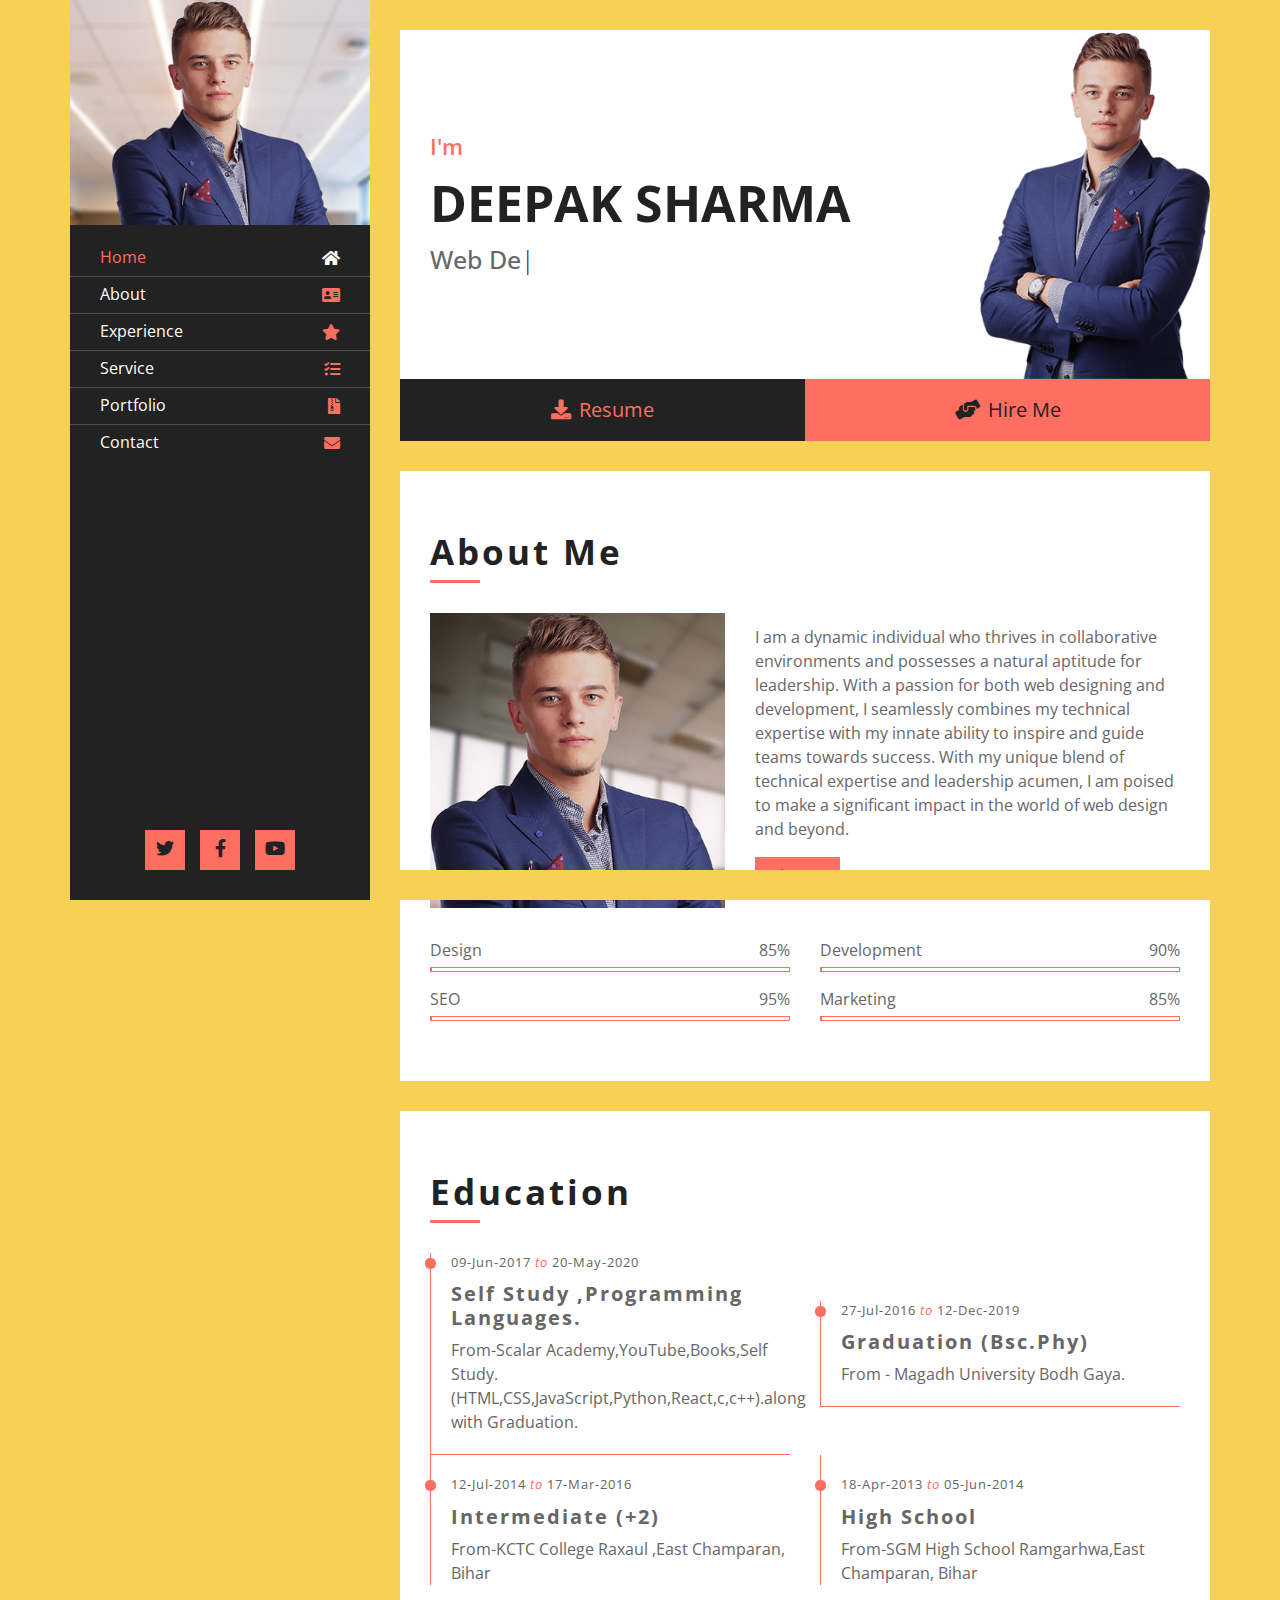
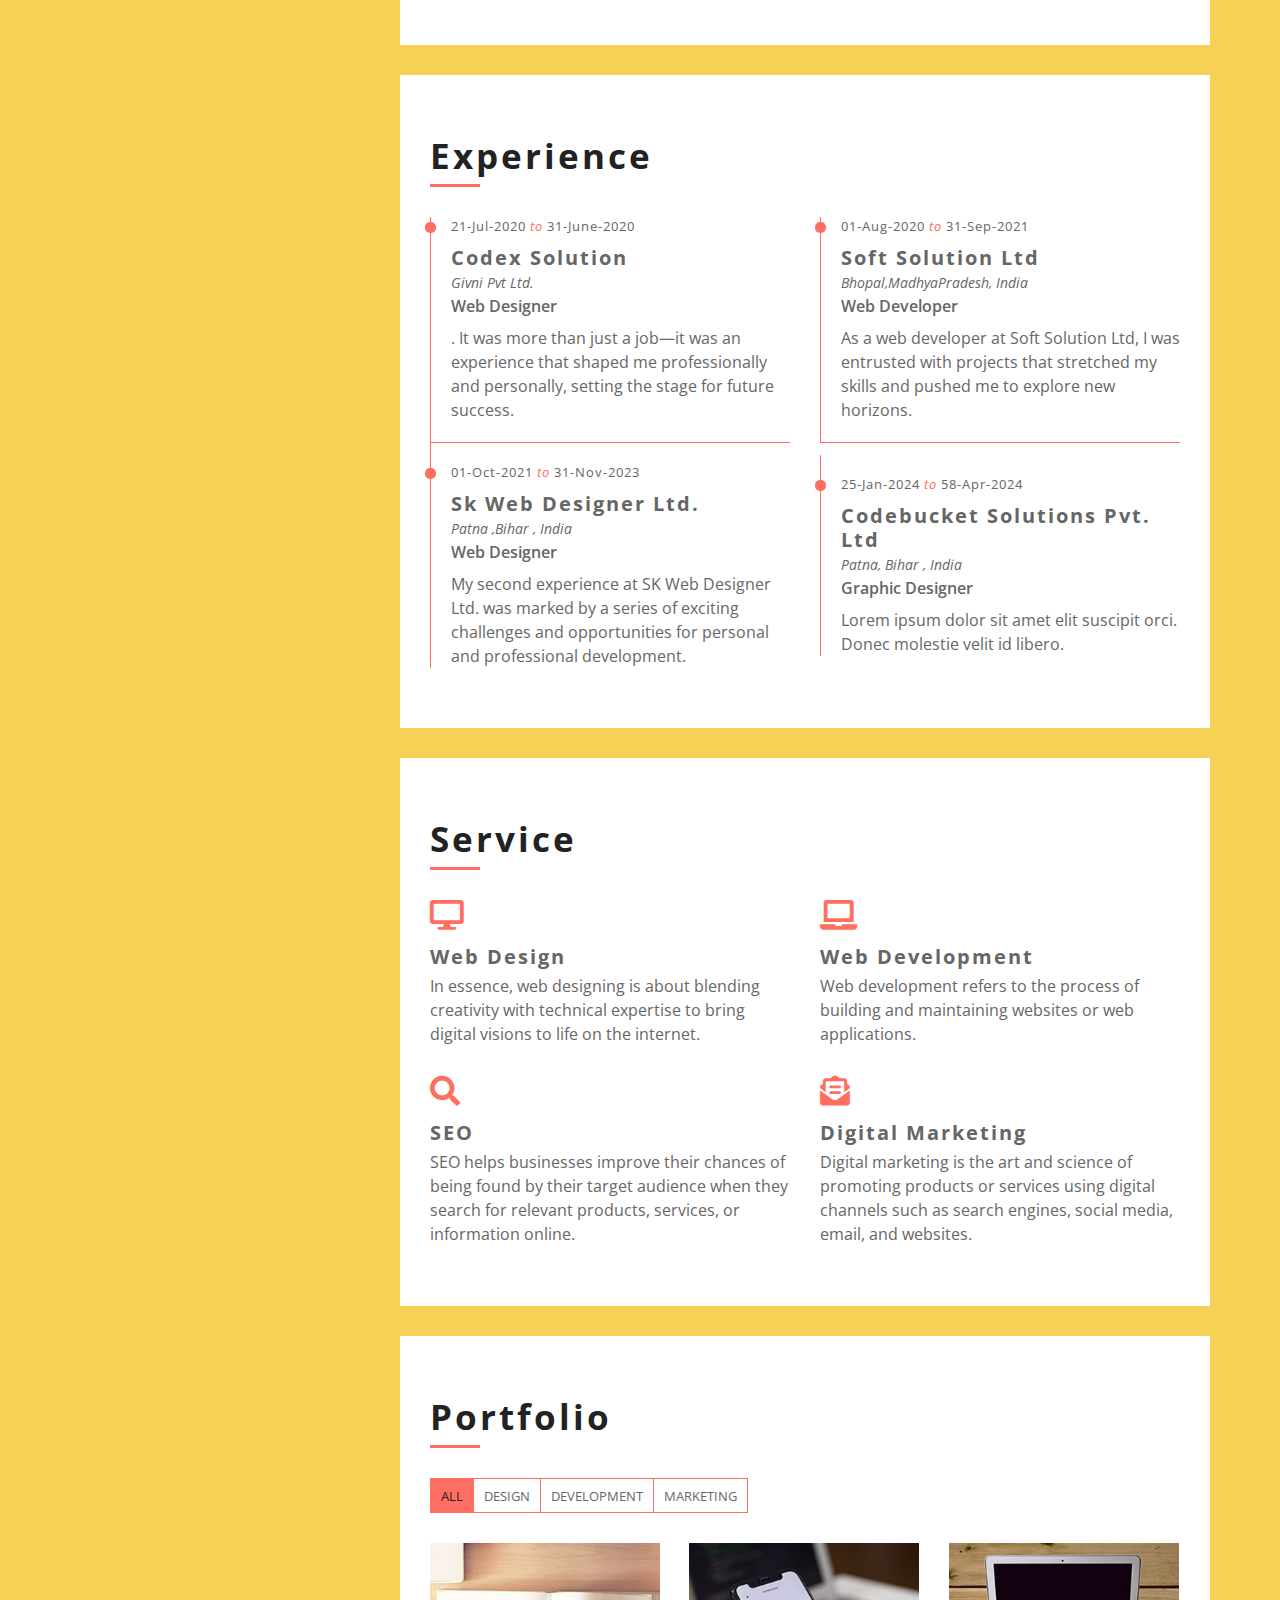
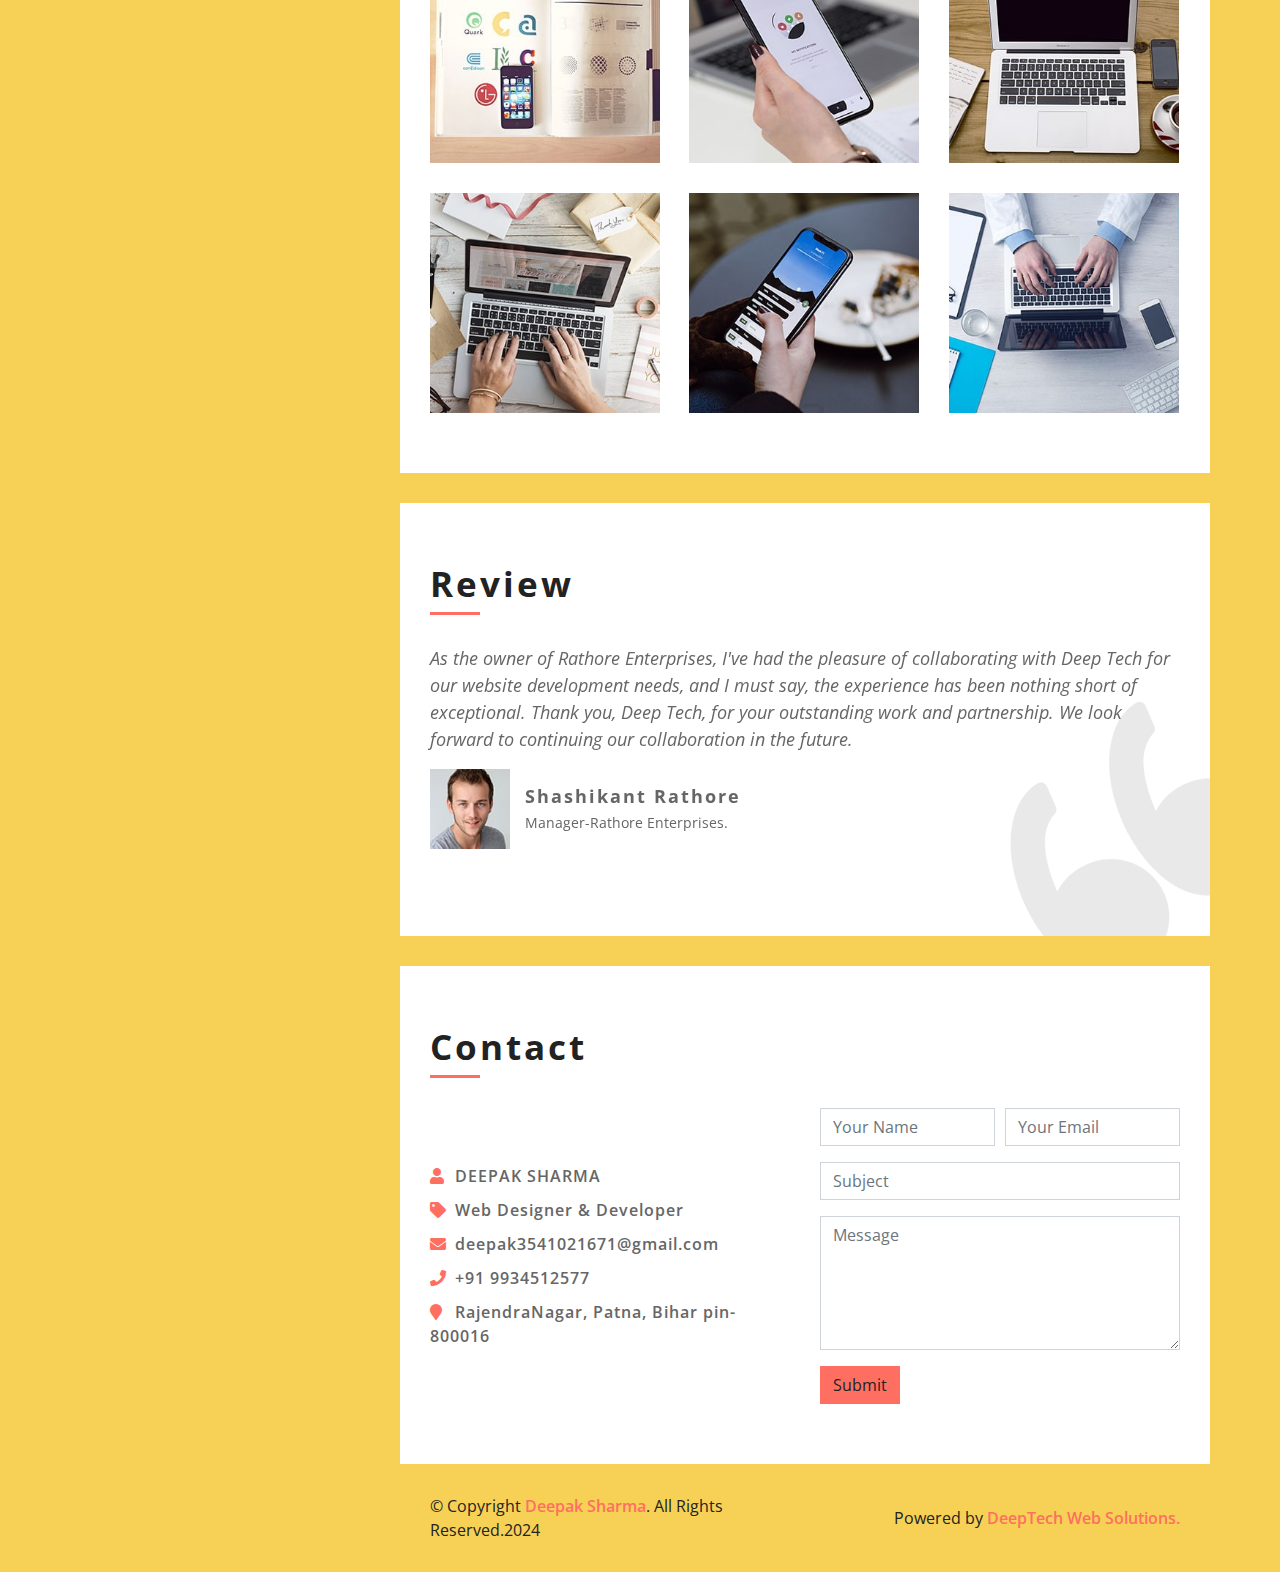
==== index.html @ 7bdebf5d "Update index.html" ====
<!DOCTYPE html>
<html lang="en">
    <head>
        <meta charset="utf-8">
        <title>Resume Portfolio Deepak Sharma.</title>
        <meta content="width=device-width, initial-scale=1.0" name="viewport">
        <meta content="Resume Website Template Free Download" name="keywords">
        <meta content="Resume Website Template Free Download" name="description">

        <!-- Favicon -->
        <link href="img/favicon.ico" rel="icon">

        <!-- Google Fonts -->
        <link href="https://fonts.googleapis.com/css2?family=Open+Sans:300;400;600;700;800&display=swap" rel="stylesheet">

        <!-- CSS Libraries -->
        <link href="https://stackpath.bootstrapcdn.com/bootstrap/4.4.1/css/bootstrap.min.css" rel="stylesheet">
        <link href="https://cdnjs.cloudflare.com/ajax/libs/font-awesome/5.10.0/css/all.min.css" rel="stylesheet">
        <link href="lib/slick/slick.css" rel="stylesheet">
        <link href="lib/slick/slick-theme.css" rel="stylesheet">
        <link href="lib/lightbox/css/lightbox.min.css" rel="stylesheet">

        <!-- Template Stylesheet -->
        <link href="css/style.css" rel="stylesheet">
    </head>

    <body data-spy="scroll" data-target=".navbar" data-offset="51">
        <div class="wrapper">
            <div class="sidebar">
                <div class="sidebar-header">
                    <img src="img/profile.jpg" alt="Image">
                </div>
                <div class="sidebar-content">
                    <nav class="navbar navbar-expand-md bg-dark navbar-dark">
                        <a href="#" class="navbar-brand">Navigation</a>
                        <button type="button" class="navbar-toggler" data-toggle="collapse" data-target="#navbarCollapse">
                            <span class="navbar-toggler-icon"></span>
                        </button>
                        <div class="collapse navbar-collapse" id="navbarCollapse">
                            <ul class="nav navbar-nav">
                                <li class="nav-item">
                                    <a class="nav-link" href="#header">Home<i class="fa fa-home"></i></a>
                                </li>
                                <li class="nav-item">
                                    <a class="nav-link" href="#about">About<i class="fa fa-address-card"></i></a>
                                </li>
                                <li class="nav-item">
                                    <a class="nav-link" href="#experience">Experience<i class="fa fa-star"></i></a>
                                </li>
                                <li class="nav-item">
                                    <a class="nav-link" href="#service">Service<i class="fa fa-tasks"></i></a>
                                </li>
                                <li class="nav-item">
                                    <a class="nav-link" href="#portfolio">Portfolio<i class="fa fa-file-archive"></i></a>
                                </li>
                                <li class="nav-item">
                                    <a class="nav-link" href="#contact">Contact<i class="fa fa-envelope"></i></a>
                                </li>
                            </ul>
                        </div>
                    </nav>
                </div>
                <div class="sidebar-footer">
                    <a href="https://twitter.com/Deepaks97485770"><i class="fab fa-twitter"></i></a>
                    <a href="https://www.facebook.com/"><i class="fab fa-facebook-f"></i></a>
                    <a href="https://www.youtube.com/@deeptech8570"><i class="fab fa-youtube"></i></a>
                </div>
            </div>
            <div class="content">
                <!-- Header Start -->
                <div class="header" id="header">
                    <div class="content-inner">
                        <p>I'm</p>
                        <h1>DEEPAK SHARMA</h1>
                        <h2></h2>
                        <div class="typed-text">Web Designer, Web Developer, Front End Developer, Apps Developer, Graphic Designer</div>
                    </div>
                </div>
                <!-- Header End -->
                
                <!-- Large Button Start -->
                <div class="large-btn">
                    <div class="content-inner">
                        <a class="btn" href="https://deepak12577sh.github.io/Portfolio-Resume/#"><i class="fa fa-download"></i>Resume</a>
                        <a class="btn" href="https://twitter.com/Deepaks97485770"><i class="fa fa-hands-helping"></i>Hire Me</a>
                    </div>
                </div>
                <!-- Large Button End -->
                
                <!-- About Start -->
                <div class="about" id="about">
                    <div class="content-inner">
                        <div class="content-header">
                            <h2>About Me</h2>
                        </div>
                        <div class="row align-items-center">
                            <div class="col-md-6 col-lg-5">
                                <img src="img/about.jpg" alt="Image">
                            </div>
                            <div class="col-md-6 col-lg-7">
                                <p>
                                    I am a dynamic individual who thrives in collaborative environments and possesses a natural aptitude for leadership. With a passion for both web designing and development, I seamlessly combines my technical expertise with my innate ability to inspire and guide teams towards success.
                                    With my unique blend of technical expertise and leadership acumen, I am poised to make a significant impact in the world of web design and beyond.
                                </p>
                                <a class="btn" href="#">Hire Me</a>
                            </div>
                        </div>
                        <div class="row">
                            <div class="col-md-6">
                                <div class="skills">
                                    <div class="skill-name">
                                        <p>Design</p><p>85%</p>
                                    </div>
                                    <div class="progress">
                                        <div class="progress-bar" role="progressbar" aria-valuenow="85" aria-valuemin="0" aria-valuemax="100"></div>
                                    </div>
                                    <div class="skill-name">
                                        <p>SEO</p><p>95%</p>
                                    </div>
                                    <div class="progress">
                                        <div class="progress-bar" role="progressbar" aria-valuenow="95" aria-valuemin="0" aria-valuemax="100"></div>
                                    </div>
                                </div>
                            </div>
                            <div class="col-md-6">
                                <div class="skills">
                                    <div class="skill-name">
                                        <p>Development</p><p>90%</p>
                                    </div>
                                    <div class="progress">
                                        <div class="progress-bar" role="progressbar" aria-valuenow="90" aria-valuemin="0" aria-valuemax="100"></div>
                                    </div>
                                    <div class="skill-name">
                                        <p>Marketing</p><p>85%</p>
                                    </div>
                                    <div class="progress">
                                        <div class="progress-bar" role="progressbar" aria-valuenow="85" aria-valuemin="0" aria-valuemax="100"></div>
                                    </div>
                                </div>
                            </div>
                        </div>
                    </div>
                </div>
                <!-- About End -->
                
                <!-- Education Start -->
                <div class="education" id="education">
                    <div class="content-inner">
                        <div class="content-header">
                            <h2>Education</h2>
                        </div>
                        <div class="row align-items-center">
                            <div class="col-md-6">
                                <div class="edu-col">
                                    <span>09-Jun-2017 <i>to</i> 20-May-2020</span>
                                    <h3>Self Study ,Programming Languages.</h3>
                                    <p>From-Scalar Academy,YouTube,Books,Self Study.(HTML,CSS,JavaScript,Python,React,c,c++).along with Graduation.</p>
                                </div>
                            </div>
                            <div class="col-md-6">
                                <div class="edu-col">
                                    <span>27-Jul-2016 <i>to</i> 12-Dec-2019</span>
                                    <h3>Graduation (Bsc.Phy)</h3>
                                    <p>From - Magadh University Bodh Gaya.</p>
                                </div>
                            </div>
                            <div class="col-md-6">
                                <div class="edu-col">
                                    <span>12-Jul-2014 <i>to</i> 17-Mar-2016</span>
                                    <h3>Intermediate (+2)</h3>
                                    <p>From-KCTC College Raxaul ,East Champaran, Bihar</p>
                                </div>
                            </div>
                            <div class="col-md-6">
                                <div class="edu-col">
                                    <span>18-Apr-2013 <i>to</i> 05-Jun-2014</span>
                                    <h3>High School</h3>
                                    <p>From-SGM High School Ramgarhwa,East Champaran, Bihar</p>
                                </div>
                            </div>
                        </div>
                    </div>
                </div>
                <!-- Education Start -->
                
                <!-- Experience Start -->
                <div class="experience" id="experience">
                    <div class="content-inner">
                        <div class="content-header">
                            <h2>Experience</h2>
                        </div>
                        <div class="row align-items-center">
                            <div class="col-md-6">
                                <div class="exp-col">
                                    <span>21-Jul-2020 <i>to</i> 31-June-2020</span>
                                    <h3>Codex Solution</h3>
                                    <h4>Givni Pvt Ltd.</h4>
                                    <h5>Web Designer</h5>
                                    <p>. It was more than just a job—it was an experience that shaped me professionally and personally, setting the stage for future success.</p>
                                </div>
                            </div>
                            <div class="col-md-6">
                                <div class="exp-col">
                                    <span>01-Aug-2020 <i>to</i> 31-Sep-2021</span>
                                    <h3>Soft Solution Ltd</h3>
                                    <h4>Bhopal,MadhyaPradesh, India </h4>
                                    <h5>Web Developer</h5>
                                    <p>As a web developer at Soft Solution Ltd, I was entrusted with projects that stretched my skills and pushed me to explore new horizons.</p>
                                </div>
                            </div>
                            <div class="col-md-6">
                                <div class="exp-col">
                                    <span>01-Oct-2021 <i>to</i> 31-Nov-2023</span>
                                    <h3>Sk Web Designer Ltd.</h3>
                                    <h4>Patna ,Bihar , India</h4>
                                    <h5>Web Designer</h5>
                                    <p>My second experience at SK Web Designer Ltd. was marked by a series of exciting challenges and opportunities for personal and professional development.</p>
                                </div>
                            </div>
                            <div class="col-md-6">
                                <div class="exp-col">
                                    <span>25-Jan-2024 <i>to</i> 58-Apr-2024</span>
                                    <h3> Codebucket Solutions Pvt. Ltd</h3>
                                    <h4>Patna, Bihar , India</h4>
                                    <h5>Graphic Designer</h5>
                                    <p>Lorem ipsum dolor sit amet elit suscipit orci. Donec molestie velit id libero.</p>
                                </div>
                            </div>
                        </div>
                    </div>
                </div>
                <!-- Experience Start -->
                
                <!-- Service Start -->
                <div class="service" id="service">
                    <div class="content-inner">
                        <div class="content-header">
                            <h2>Service</h2>
                        </div>
                        <div class="row align-items-center">
                            <div class="col-md-6">
                                <div class="srv-col">
                                    <i class="fa fa-desktop"></i>
                                    <h3>Web Design</h3>
                                    <p> In essence, web designing is about blending creativity with technical expertise to bring digital visions to life on the internet.


                                    </p>
                                </div>
                            </div>
                            <div class="col-md-6">
                                <div class="srv-col">
                                    <i class="fa fa-laptop"></i>
                                    <h3>Web Development</h3>
                                    <p>Web development refers to the process of building and maintaining websites or web applications.</p>
                                </div>
                            </div>
                            <div class="col-md-6">
                                <div class="srv-col">
                                    <i class="fa fa-search"></i>
                                    <h3>SEO</h3>
                                    <p> SEO helps businesses improve their chances of being found by their target audience when they search for relevant products, services, or information online.</p>
                                </div>
                            </div>
                            <div class="col-md-6">
                                <div class="srv-col">
                                    <i class="fa fa-envelope-open-text"></i>
                                    <h3>Digital Marketing</h3>
                                    <p>Digital marketing is the art and science of promoting products or services using digital channels such as search engines, social media, email, and websites. </p>
                                </div>
                            </div>
                        </div>
                    </div>
                </div>
                <!-- Service Start -->
                
                <!-- Portfolio Start -->
                <div class="portfolio" id="portfolio">
                    <div class="content-inner">
                        <div class="content-header">
                            <h2>Portfolio</h2>
                        </div>
                        <div class="row">
                            <div class="col-lg-12">
                                <ul id="portfolio-flters">
                                    <li data-filter="*" class="filter-active">All</li>
                                    <li data-filter=".web-des">Design</li>
                                    <li data-filter=".web-dev">Development</li>
                                    <li data-filter=".dig-mar">Marketing</li>
                                </ul>
                            </div>
                        </div>
                        <div class="row portfolio-container">
                            <div class="col-lg-4 col-md-6 portfolio-item web-des">
                                <div class="portfolio-wrap">
                                    <figure>
                                        <img src="img/portfolio-1.jpg" class="img-fluid" alt="">
                                        <a href="img/portfolio-1.jpg" data-lightbox="portfolio" data-title="Project Name" class="link-preview" title="Preview"><i class="fa fa-eye"></i></a>
                                        <a href="#" class="link-details" title="More Details"><i class="fa fa-link"></i></a>
                                        <a class="portfolio-title" href="#">PrismPages<span>Web Design</span></a>
                                    </figure>
                                </div>
                            </div>

                            <div class="col-lg-4 col-md-6 portfolio-item web-des">
                                <div class="portfolio-wrap">
                                    <figure>
                                        <img src="img/portfolio-2.jpg" class="img-fluid" alt="">
                                        <a href="img/portfolio-2.jpg" class="link-preview" data-lightbox="portfolio" data-title="Project Name" title="Preview"><i class="fa fa-eye"></i></a>
                                        <a href="#" class="link-details" title="More Details"><i class="fa fa-link"></i></a>
                                        <a class="portfolio-title" href="#">WebSamarpan<span>Web Design</span></a>
                                    </figure>
                                </div>
                            </div>

                            <div class="col-lg-4 col-md-6 portfolio-item web-dev">
                                <div class="portfolio-wrap">
                                    <figure>
                                        <img src="img/portfolio-3.jpg" class="img-fluid" alt="">
                                        <a href="img/portfolio-3.jpg" class="link-preview" data-lightbox="portfolio" data-title="Project Name" title="Preview"><i class="fa fa-eye"></i></a>
                                        <a href="#" class="link-details" title="More Details"><i class="fa fa-link"></i></a>
                                        <a class="portfolio-title" href="#">WebSamarpan <span>Web Development</span></a>
                                    </figure>
                                </div>
                            </div>

                            <div class="col-lg-4 col-md-6 portfolio-item web-dev">
                                <div class="portfolio-wrap">
                                    <figure>
                                        <img src="img/portfolio-4.jpg" class="img-fluid" alt="">
                                        <a href="img/portfolio-4.jpg" class="link-preview" data-lightbox="portfolio" data-title="Project Name" title="Preview"><i class="fa fa-eye"></i></a>
                                        <a href="#" class="link-details" title="More Details"><i class="fa fa-link"></i></a>
                                        <a class="portfolio-title" href="#">WebYatra <span>Web Development</span></a>
                                    </figure>
                                </div>
                            </div>

                            <div class="col-lg-4 col-md-6 portfolio-item dig-mar">
                                <div class="portfolio-wrap">
                                    <figure>
                                        <img src="img/portfolio-5.jpg" class="img-fluid" alt="">
                                        <a href="img/portfolio-5.jpg" class="link-preview" data-lightbox="portfolio" data-title="Project Name" title="Preview"><i class="fa fa-eye"></i></a>
                                        <a href="#" class="link-details" title="More Details"><i class="fa fa-link"></i></a>
                                        <a class="portfolio-title" href="#">NamasteNet<span>Digital Marketing</span></a>
                                    </figure>
                                </div>
                            </div>

                            <div class="col-lg-4 col-md-6 portfolio-item dig-mar">
                                <div class="portfolio-wrap">
                                    <figure>
                                        <img src="img/portfolio-6.jpg" class="img-fluid" alt="">
                                        <a href="img/portfolio-6.jpg" class="link-preview" data-lightbox="portfolio" data-title="Project Name" title="Preview"><i class="fa fa-eye"></i></a>
                                        <a href="#" class="link-details" title="More Details"><i class="fa fa-link"></i></a>
                                        <a class="portfolio-title" href="#">GangaGlide <span>Digital Marketing</span></a>
                                    </figure>
                                </div>
                            </div>
                        </div>
                    </div>
                </div>
                <!-- Portfolio Start -->
                
                <!-- Review Start -->
                <div class="review" id="review">
                    <div class="content-inner">
                        <div class="content-header">
                            <h2>Review</h2>
                        </div>
                        <div class="row align-items-center review-slider">
                            <div class="col-md-12">
                                <div class="review-slider-item">
                                    <div class="review-text">
                                        <p>
                                            As the owner of Rathore Enterprises, I've had the pleasure of collaborating with Deep Tech for our website development needs, and I must say, the experience has been nothing short of exceptional.
                                            Thank you, Deep Tech, for your outstanding work and partnership. We look forward to continuing our collaboration in the future.
                                        </p>
                                    </div>
                                    <div class="review-img">
                                        <img src="img/review-1.jpg" alt="Image">
                                        <div class="review-name">
                                            <h3>Shashikant Rathore</h3>
                                            <p>Manager-Rathore Enterprises.</p>
                                        </div>
                                    </div>
                                </div>
                            </div>
                            <div class="col-md-12">
                                <div class="review-slider-item">
                                    <div class="review-text">
                                        <p>
                                            Thank you, Deep Tech, for your outstanding work and dedication to MGM Boarding School. We look forward to continuing our partnership for years to come.
                                            In addition to their technical prowess, Deep Tech also demonstrated a deep understanding of our industry and audience. 
                                        </p>
                                    </div>
                                    <div class="review-img">
                                        <img src="img/review-2.jpg" alt="Image">
                                        <div class="review-name">
                                            <h3>Manorama Jaiswal</h3>
                                            <p>Principle-MGM Boarding School.</p>
                                        </div>
                                    </div>
                                </div>
                            </div>
                            <div class="col-md-12">
                                <div class="review-slider-item">
                                    <div class="review-text">
                                        <p>
                                            As a contractor at RD Surface Coating Pvt. Ltd., I am thrilled to share my experience collaborating with Deep Tech for our website development needs. Deep Tech has not only met but exceeded our expectations, delivering a website that not only showcases our services but also elevates our online presence to new heights.
                                            Thank you, Deep Tech, for your outstanding work and partnership. We look forward to continuing our collaboration for future projects.
                                        </p>
                                    </div>
                                    <div class="review-img">
                                        <img src="img/review-3.jpg" alt="Image">
                                        <div class="review-name">
                                            <h3>Dipak Kumar</h3>
                                            <p>Contractor - RD Surface Coating Pvt. Ltd.</p>
                                        </div>
                                    </div>
                                </div>
                            </div>
                        </div>
                    </div>
                </div>
                <!-- Review End -->
                
                <!-- Contact Start -->
                <div class="contact" id="contact">
                    <div class="content-inner">
                        <div class="content-header">
                            <h2>Contact</h2>
                        </div>
                        <div class="row align-items-center">
                            <div class="col-md-6">
                                <div class="contact-info">
                                    <p><i class="fa fa-user"></i>DEEPAK SHARMA</p>
                                    <p><i class="fa fa-tag"></i>Web Designer & Developer</p>
                                    <p><i class="fa fa-envelope"></i><a href="mailto:deepak3541021671@gmail.com.com">deepak3541021671@gmail.com</a></p>
                                    <p><i class="fa fa-phone"></i><a href="tel:+91 9934512577">+91 9934512577</a></p>
                                    <p><i class="fa fa-map-marker"></i>RajendraNagar, Patna, Bihar pin-800016</p>
                    <!-- Footer Start 
                                    <div class="social">
                                        <a href="https://freewebsitecode.com/"><i class="fab fa-twitter"></i></a>
                                        <a href="https://facebook.com/freewebsitecode"><i class="fab fa-facebook-f"></i></a>
                                        <a href="https://freewebsitecode.com/"><i class="fab fa-linkedin-in"></i></a>
                                        <a href="https://freewebsitecode.com/"><i class="fab fa-instagram"></i></a>
                                        <a href="https://www.youtube.com/channel/UC9HlQRmKgG3jeVD_fBxj1Pw/videos"><i class="fab fa-youtube"></i></a>
                                    </div>
                                    -->
                         <!-- Footer Start -->         
                                </div>
                            </div>
                            <div class="col-md-6">
                                <div class="form">
                                    <form>
                                        <div class="form-row">
                                            <div class="form-group col-md-6">
                                                <input type="text" class="form-control" placeholder="Your Name" />
                                            </div>
                                            <div class="form-group col-md-6">
                                                <input type="email" class="form-control" placeholder="Your Email" />
                                            </div>
                                        </div>
                                        <div class="form-group">
                                            <input type="text" class="form-control" placeholder="Subject" />
                                        </div>
                                        <div class="form-group">
                                            <textarea class="form-control" rows="5" placeholder="Message"></textarea>
                                        </div>
                                        <div><button class="btn" type="submit">Submit</button></div>
                                    </form>
                                </div>
                            </div>
                        </div>
                    </div>
                </div>
                <!-- Contact End -->
                
                <!-- Footer Start -->
                <div class="footer">
                    <div class="content-inner">
                        <div class="row align-items-center">
                            <div class="col-md-6">
                                <p>&copy; Copyright <a href="https://deepak12577sh.github.io/Portfolio-Resume/#">Deepak Sharma</a>. All Rights Reserved.2024</p>
                            </div>
                            <div class="col-md-6">
                                <p>Powered by <a href="https://deepak12577sh.github.io/Portfolio-Resume/#">DeepTech Web Solutions.</a></p>
                            </div>
                        </div>
                    </div>
                </div>
                <!-- Footer Start -->
            </div>
        </div>
        
        <!-- Back to Top -->
        <a href="#" class="back-to-top"><i class="fa fa-angle-double-up"></i></a>
        
        <!-- JavaScript Libraries -->
        <script src="https://code.jquery.com/jquery-3.4.1.min.js"></script>
        <script src="https://stackpath.bootstrapcdn.com/bootstrap/4.4.1/js/bootstrap.bundle.min.js"></script>
        <script src="lib/easing/easing.min.js"></script>
        <script src="lib/slick/slick.min.js"></script>
        <script src="lib/typed/typed.min.js"></script>
        <script src="lib/waypoints/waypoints.min.js"></script>
        <script src="lib/isotope/isotope.pkgd.min.js"></script>
        <script src="lib/lightbox/js/lightbox.min.js"></script>
        
        <!-- Template Javascript -->
        <script src="js/main.js"></script>
    </body>
</html>
---- css/style.css ----
/**********************************/
/********** General CSS ***********/
/**********************************/
body {
    color: #666666;
    background: #F6D155;
    font-family: 'Open Sans', sans-serif;
}

a {
    color: #222222;
    transition: all .3s;
}

a:hover,
a:active,
a:focus {
    color: #FF6F61;
    outline: none;
    text-decoration: none;
}

.btn:focus {
    box-shadow: none;
}


/**********************************/
/****** Layout with Sidebar *******/
/**********************************/
.wrapper {
    position: relative;
    margin: 0 auto;
    width: 100%;
    max-width: 1140px;
}

.wrapper .sidebar {
    position: relative;
    width: 100%;
    float: left;
    background: #222222;
}

.wrapper .content {
    position: relative;
    width: 100%;
    padding: 15px;
    float: left;
    background: #F6D155;
}

.wrapper .sidebar-header,
.wrapper .sidebar-footer {
    display: none;
}

.navbar {
    padding: 15px;
    background: #222222 !important;
}

.navbar-expand-md .navbar-nav .nav-item {
    width: 100%;
    border-top: 1px solid rgba(255, 255, 255, .2);
}

.navbar-expand-md .navbar-nav .nav-item:first-child{
    border-top: none;
}

.navbar-expand-md .navbar-nav .nav-link {
    color: #ffffff;
    padding: 5px 15px 7px 15px;
    transition: all .3s;
}

.navbar-expand-md .navbar-nav .nav-link i {
    color: #FF6F61;
    float: right;
    padding-top: 5px;
    transition: all .3s;
}

.navbar-expand-md .navbar-nav .nav-link:hover,
.navbar-expand-md .navbar-nav .nav-link.active {
    color: #FF6F61;
}

.navbar-expand-md .navbar-nav .nav-link:hover i,
.navbar-expand-md .navbar-nav .nav-link.active i{
    color: #ffffff;
}


.wrapper .sidebar,
.wrapper .content {
    -webkit-transition: margin 200ms ease-out;
    -moz-transition: margin 200ms ease-out;
    -o-transition: margin 200ms ease-out;
    transition: margin 200ms ease-out;
}

@media (min-width: 768px) {
    .wrapper .content {
        padding: 30px 0px 30px 30px;
    }
    
    .wrapper .content::before,
    .wrapper .content::after {
        position: fixed;
        content: "";
        width: 100%;
        height: 30px;
        background: #F6D155;
        z-index: 1;
    }
    
    .wrapper .content::before {
        top: 0;
    }
    
    .wrapper .content::after {
        bottom: 0;
    }
    
    .wrapper .sidebar {
        position: fixed;
        width: 300px;
        height: 100%;
        margin-left: -250px;
        float: left;
        overflow: auto;
        scrollbar-width: thin;
        scrollbar-color: gray;
        z-index: 2;
    }

    .wrapper .sidebar:hover {
        margin-left: 0px;
    }
    
    .wrapper .content {
        position: relative;
        width: calc(100% - 50px);
        margin-left: 50px;
        float: right;
    }
    
    .wrapper .sidebar:hover  .sidebar-header {
        position: relative;
        display: block;
        width: 100%;
    }

    .wrapper .sidebar .sidebar-header img {
        width: 100%;
        height: auto;
    }
    
    .navbar-brand {
        display: none;
    }
    
    .navbar {
        padding: 15px 0;
        flex-direction: column;
    }
    
    .wrapper .sidebar:hover .navbar-expand-md .navbar-nav .nav-link {
        padding: 5px 30px 7px 30px;
    }
    
    .wrapper .sidebar::-webkit-scrollbar {
        width: 7px;
    }

    .wrapper .sidebar::-webkit-scrollbar-track {
        -webkit-box-shadow: inset 0 0 6px rgba(0,0,0,0.1);
    }

    .wrapper .sidebar::-webkit-scrollbar-thumb {
        background-color: darkgrey;
        outline: 1px solid slategrey;
        border-radius: 7px
    }
    
    .navbar-brand {
        display: none;
    }
    
    .sidebar .sidebar-footer {
        width: 300px;
        position: fixed;
        bottom: 0;
        padding: 15px;
        font-size: 0;
        text-align: center;
        background: #222222;
    }
    
    .sidebar .sidebar-footer a {
        display: inline-block;
        width: 40px;
        height: 40px;
        padding: 5px 0;
        margin: 0 15px 15px 0;
        text-align: center;
        font-size: 18px;
        color: #222222;
        background: #FF6F61;
    }
    
    .sidebar .sidebar-footer a:last-child {
        margin-right: 0;
    }
    
    .sidebar .sidebar-footer a:hover {
        color: #FF6F61;
        background: #ffffff;
    }
    
    .sidebar:hover .sidebar-footer {
        display: block;
    }
}

@media (min-width: 992px) {
    .wrapper .sidebar {
        margin: 0;
    }

    .wrapper .content {
        width: calc(100% - 300px);
        margin-left: 300px;
    }

    .sidebar .sidebar-header {
        position: relative;
        display: block;
        width: 100%;
    }
    
    .navbar-expand-md .navbar-nav .nav-link {
        padding: 5px 30px 7px 30px;
    }
    
    .sidebar .sidebar-footer {
        display: block;
    }
}

@media (max-width: 1140px) {
    .wrapper .content {
        padding: 30px;
    }
}

@media (max-width: 576px) {
    .wrapper .content {
        padding: 15px;
    }
}


/**********************************/
/******** Back to Top CSS *********/
/**********************************/
.back-to-top {
    position: fixed;
    display: none;
    width: 30px;
    height: 30px;
    text-align: center;
    line-height: 1;
    font-size: 30px;
    right: 30px;
    bottom: 30px;
    transition: background 0.5s;
    z-index: 11;
}

.back-to-top i {
    color: #222222;
}

.back-to-top i:hover {
    color: #FF6F61;
}

.back-to-top {
    -webkit-animation: action 1s infinite  alternate;
    animation: action 1s infinite  alternate;
}

@-webkit-keyframes action {
    0% { transform: translateY(0); }
    100% { transform: translateY(-15px); }
}

@keyframes action {
    0% { transform: translateY(0); }
    100% { transform: translateY(-15px); }
}


/**********************************/
/*********** Header CSS ***********/
/**********************************/
.header {
    position: relative;
    background: #ffffff;
}

.header .content-inner {
    padding: 100px 30px;
    background: url(../img/profile.png) right bottom no-repeat;
    background-size: contain;
}

.header p {
    color: #FF6F61;
    font-size: 22px;
    font-weight: 600;
    margin-bottom: 10px;
}

.header h1 {
    color: #222222;
    font-size: 50px;
    font-weight: 700;
}

.header h2 {
    display: inline-block;
    margin: 0;
    height: 25px;
    font-size: 25px;
}

.header .typed-text {
    display: none;
}

.header .typed-cursor {
    font-size: 25px;
    font-weight: 300;
    color: #222222;
}

.large-btn .content-inner {
    font-size: 0;
    border-bottom: 30px solid #F6D155;
}

.large-btn .btn {
    position: relative;
    width: 50%;
    padding: 15px 0;
    color: #FF6F61;
    font-size: 20px;
    background: #222222;
    border-radius: 0;
}

.large-btn .btn:last-child {
    color: #222222;
    background: #FF6F61;
}

.large-btn .btn i {
    margin-right: 8px;
}

.large-btn .btn::after {
    position: absolute;
    content: "";
    width: 0;
    height: 100%;
    top: 0;
    left: 0;
    transition: all .3s;
}

.large-btn .btn:hover::after {
    width: 100%;
    background: rgba(255, 255, 255, .1);
}


/**********************************/
/******* Content Header CSS *******/
/**********************************/
.content-header {
    position: relative;
    width: 100%;
    margin-bottom: 30px;
    padding-bottom: 10px;
}

.content-header h2 {
    color: #222222;
    font-size: 35px;
    font-weight: 700;
    letter-spacing: 3px;
    margin: 0;
}

.content-header::after {
    content: '';
    position: absolute;
    display: block;
    width: 50px;
    height: 3px;
    bottom: 0;
    left: 0;
    background: #FF6F61;
}


/**********************************/
/*********** About CSS ************/
/**********************************/
.about {
    position: relative;
    padding: 60px 30px;
    background: #ffffff;
    border-bottom: 30px solid #F6D155;
}


.about img {
    width: 100%;
    height: auto;
}

@media(max-width: 767.98px) {
    .about img {
        margin-bottom: 15px;
    }
}

.about .btn {
    border-radius: 0;
    color: #222222;
    background: #FF6F61;
    transition: all .3s;
}

.about .btn:hover {
    color: #FF6F61;
    background: #222222;
}

.about .skills {
    padding-top: 15px;
}

.about .skill-name {
    margin-top: 15px;
}

.about .skill-name p {
    display: inline-block;
    margin-bottom: 5px;
    font-size: 16px;
    font-weight: 400;
}

.about .skill-name p:last-child {
    float: right;
}

.about .progress {
    height: 5px;
    border: 1px solid #FF6F61;
    border-radius: 0;
    background: #ffffff;
}

.about .progress .progress-bar {
    width: 1px;
    background: #FF6F61;
    border-radius: 0;
    transition: 1s;
}


/**********************************/
/********* Education CSS **********/
/**********************************/
.education {
    position: relative;
    padding: 60px 30px;
    background: #ffffff;
    border-bottom: 30px solid #F6D155;
}

.education .edu-col {
    position: relative;
    width: 100%;
    padding: 20px 0 20px 20px;
    border-left: 1px solid #FF6F61;
    border-bottom: 1px solid #FF6F61;
}

.education .col-md-6:first-child .edu-col {
    padding-top: 0;
}

.education .col-md-6:last-child .edu-col {
    border-bottom: none;
    padding-bottom: 0;
}

@media (min-width: 768px) {
    .education .col-md-6:nth-child(-n+2) .edu-col {
        padding-top: 0;
    }

    .education .col-md-6:last-child .edu-col,
    .education .col-md-6:nth-last-child(2) .edu-col {
        border-bottom: none;
        padding-bottom: 0;
    }
}

.education .edu-col span {
    position: relative;
    display: block;
    font-size: 13px;
    letter-spacing: 1px;
    margin-bottom: 10px;
}

.education .edu-col span::before {
    position: absolute;
    content: "";
    width: 11px;
    height: 11px;
    background: #FF6F61;
    top: 5px;
    left: -26px;
    border-radius: 5px;
}

.education .edu-col span i {
    color: #FF6F61;
}

.education .edu-col h3 {
    font-size: 20px;
    font-weight: 700;
    letter-spacing: 2px;
}

.education .edu-col p {
    margin: 0;
}


/**********************************/
/********* Experience CSS *********/
/**********************************/
.experience {
    position: relative;
    padding: 60px 30px;
    background: #ffffff;
    border-bottom: 30px solid #F6D155;
}

.experience .exp-col {
    position: relative;
    width: 100%;
    padding: 20px 0 20px 20px;
    border-left: 1px solid #FF6F61;
    border-bottom: 1px solid #FF6F61;
}

.experience .col-md-6:first-child .exp-col {
    padding-top: 0;
}

.experience .col-md-6:last-child .exp-col {
    border-bottom: none;
    padding-bottom: 0;
}

@media (min-width: 768px) {
    .experience .col-md-6:nth-child(-n+2) .exp-col {
        padding-top: 0;
    }

    .experience .col-md-6:last-child .exp-col,
    .experience .col-md-6:nth-last-child(2) .exp-col {
        border-bottom: none;
        padding-bottom: 0;
    }
}

.experience .exp-col span {
    position: relative;
    display: block;
    font-size: 13px;
    letter-spacing: 1px;
    margin-bottom: 10px;
}

.experience .exp-col span::before {
    position: absolute;
    content: "";
    width: 11px;
    height: 11px;
    background: #FF6F61;
    top: 5px;
    left: -26px;
    border-radius: 5px;
}

.experience .exp-col span i {
    color: #FF6F61;
}

.experience .exp-col h3 {
    font-size: 20px;
    font-weight: 700;
    letter-spacing: 2px;
    margin-bottom: 5px;
}

.experience .exp-col h4 {
    font-size: 14px;
    font-weight: 400;
    font-style: italic;
    margin-bottom: 5px;
}

.experience .exp-col h5 {
    font-size: 16px;
    font-weight: 600;
    margin-bottom: 10px;
}

.experience .exp-col p {
    margin: 0;
}


/**********************************/
/*********** Service CSS **********/
/**********************************/
.service {
    position: relative;
    padding: 60px 30px 30px 30px;
    background: #ffffff;
    border-bottom: 30px solid #F6D155;
}

.service .srv-col {
    position: relative;
    width: 100%;
    margin-bottom: 30px;
}

.service .srv-col i {
    font-size: 30px;
    color: #FF6F61;
    margin-bottom: 15px;
}

.service .srv-col h3 {
    font-size: 20px;
    font-weight: 700;
    letter-spacing: 2px;
    margin-bottom: 5px;
}

.experience .exp-col h4 {
    font-size: 14px;
    font-weight: 400;
    font-style: italic;
    margin-bottom: 5px;
}

.experience .exp-col h5 {
    font-size: 16px;
    font-weight: 600;
    margin-bottom: 10px;
}

.experience .exp-col p {
    margin: 0;
}


/**********************************/
/********** Portfolio CSS *********/
/**********************************/
.portfolio {
    position: relative;
    padding: 60px 30px 30px 30px;
    background: #ffffff;
    border-bottom: 30px solid #F6D155;
}

.portfolio #portfolio-flters {
    padding: 0;
    margin: -15px 0 30px 0;
    list-style: none;
    font-size: 0;
}

.portfolio #portfolio-flters li {
    cursor: pointer;
    margin: 15px -1px 0 0;
    display: inline-block;
    height: 35px;
    padding: 10px;
    color: #666666;
    font-size: 13px;
    line-height: 15px;
    text-transform: uppercase;
    border: 1px solid #FF6F61;
    background: #ffffff;
    transition: all 0.3s ease-in-out;
}

.portfolio #portfolio-flters li:hover,
.portfolio #portfolio-flters li.filter-active {
    background: #FF6F61;
    color: #222222;
}

.portfolio .portfolio-item {
    position: relative;
    height: 250px;
    overflow: hidden;
}

.portfolio .portfolio-item figure {
    background: #ffffff;
    overflow: hidden;
    height: 220px;
    position: relative;
    border-radius: 0;
    margin: 0; 
}

.portfolio .portfolio-item figure img {
    width: 100%; 
    height: 100%; 
    object-fit: cover; 
}

.portfolio .portfolio-item figure:hover img {
    opacity: 0.3;
    transition: 0.3s;
}

.portfolio .portfolio-item figure .link-preview,
.portfolio .portfolio-item figure .link-details,
.portfolio .portfolio-item figure .portfolio-title {
    position: absolute;
    display: inline-block;
    opacity: 0;
    line-height: 1;
    text-align: center;
    width: 45px;
    height: 35px;
    background: #FF6F61;
    transition: 0.2s linear;
}

.portfolio .portfolio-item figure .link-preview i,
.portfolio .portfolio-item figure .link-details i {
    color: #222222;
    padding-top: 10px;
    font-size: 16px;
}

.portfolio .portfolio-item figure .link-preview:hover,
.portfolio .portfolio-item figure .link-details:hover {
    background: #222222;
}

.portfolio .portfolio-item figure .link-preview:hover i,
.portfolio .portfolio-item figure .link-details:hover i {
    color: #FF6F61;
}

.portfolio .portfolio-item figure .link-preview {
    left: 50%;
    top: calc(25% - 18px);
}

.portfolio .portfolio-item figure .link-details {
    right: 50%;
    top: calc(25% - 18px);
}

.portfolio .portfolio-item figure .portfolio-title {
    margin: 0;
    width: 100%;
    height: 50%;
    left: 0;
    right: 0;
    top: 100%;
    padding: 30px 10px;
    color: #222222;
    font-size: 16px;
    font-weight: 600;
    background: rgba(255, 111, 97, .5);
    border-radius: 0;
}

.portfolio .portfolio-item figure .portfolio-title:hover {
    text-decoration: none;
}

.portfolio .portfolio-item figure .portfolio-title span {
    display: block;
    margin-top: 10px;
    font-family: 'Open Sans', sans-serif;
    font-size: 13px;
    font-weight: 300;
}

.portfolio .portfolio-item figure:hover .link-preview {
    opacity: 1;
    left: calc(50% - 61px);
}

.portfolio .portfolio-item figure:hover .link-details {
    opacity: 1;
    right: calc(50% - 61px);
}

.portfolio .portfolio-item figure:hover .portfolio-title {
    opacity: 1;
    top: 50%;
}


/**********************************/
/*********** Review CSS ***********/
/**********************************/
.review {
    position: relative;
    background: #ffffff;
    border-bottom: 30px solid #F6D155;
}

.review .content-inner {
    position: relative;
    padding: 60px 30px;
    background: url(../img/quote.png) right bottom no-repeat;
}

.review .review-text p {
    font-size: 18px;
    font-style: italic;
}

.review .review-img {
    display: flex;
    align-items: center;
}

.review .review-img img {
    width: 80px; 
    height: 80px; 
    object-fit: cover;
    margin-right: 15px;
}

.review .review-name h3 {
    font-size: 18px;
    font-weight: 700;
    letter-spacing: 2px;
    margin-bottom: 5px;
}

.review .review-name p {
    font-size: 14px;
    margin-bottom: 0;
}

.review .review-text .ratting {
    margin-bottom: 5px;
}

.review .review-text .ratting i {
    color: #FF6F61;
    font-size: 14px;
}

.review .slick-slider:hover .slick-prev {
    left: 30px;
}

.review .slick-slider:hover .slick-next {
    right: 30px;
}

.review-slider .slick-prev,
.review-slider .slick-next {
    width: 35px;
    height: 35px;
    z-index: 1;
    opacity: 0;
    transition: .5s;
    background: rgba(255, 111, 97, .7);
}

.review-slider .slick-prev {
    left: 55px;
}

.review-slider .slick-next {
    right: 55px;
}

.review-slider.slick-slider:hover .slick-prev {
    left: 15px;
    opacity: 1;
}

.review-slider.slick-slider:hover .slick-next {
    right: 15px;
    opacity: 1;
}

.review-slider .slick-prev:hover,
.review-slider .slick-prev:focus,
.review-slider .slick-next:hover,
.review-slider .slick-next:focus {
    background: rgba(0, 0, 0, .7);
}

.review-slider .slick-prev:hover::before,
.review-slider .slick-prev:focus::before,
.review-slider .slick-next:hover::before,
.review-slider .slick-next:focus::before {
    color: #FF6F61;
}

.review-slider .slick-prev::before,
.review-slider .slick-next::before {
    font-family: "Font Awesome 5 Free";
    font-weight: 900;
    font-size: 18px;
    color: #ffffff;
}

.review-slider .slick-prev::before {
    content: "\f104";
}

.review-slider .slick-next::before {
    content: "\f105";
}

.review-slider .slick-dots {
    bottom: 15px;
}

.review-slider .slick-dots li button:before {
    color: #ffffff;
    font-size: 15px;
}

.review-slider .slick-dots li.slick-active button:before {
    color: #FF6F61;
}

.review-slider.slick-slider {
    margin-bottom: 0;
}


/**********************************/
/*********** Contact CSS ***********/
/**********************************/
.contact {
    position: relative;
    padding: 60px 30px 30px 30px;
    background: #ffffff;
}

.contact .contact-info {
    position: relative;
    width: 100%;
    margin-bottom: 30px;
}

.contact .contact-info p {
    font-size: 16px;
    font-weight: 600;
    letter-spacing: 1px;
    margin-bottom: 10px;
}

.contact .contact-info p i {
    width: 25px;
    color: #FF6F61;
}

.contact .contact-info p a {
    color: #666666;
}

.contact .contact-info p a:hover {
    color: #FF6F61;
    text-decoration: none;
}

.contact .social {
    font-size: 0;
}

.contact .social a {
    width: 35px;
    height: 35px;
    padding: 5px 0;
    color: #222222;
    background: #FF6F61;
    border-radius: 0;
    margin-top: 15px;
    margin-right: 15px;
    transition: all .3s;
}

.contact .social a:last-child {
    margin-right: 0;
}

.contact .social a:hover {
    color: #FF6F61;
    background: #222222;
}

.contact .form {
    position: relative;
    width: 100%;
    margin-bottom: 30px;
}

.contact .form .form-control {
    border-radius: 0;
}

.contact .form .form-control:focus {
    box-shadow: none;
    border-color: #FF6F61;
}

.contact .form .btn {
    color: #222222;
    background: #FF6F61;
    border-radius: 0;
    transition: all .3s;
}

.contact .form .btn:hover {
    color: #FF6F61;
    background: #222222;
}


/**********************************/
/*********** Footer CSS ***********/
/**********************************/
.footer {
    position: relative;
    width: 100%;
    padding: 30px 30px 0 30px;
    background: #F6D155;
}

.footer .col-md-6:last-child {
    text-align: right;
}

@media(max-width: 767.98px) {
    .footer .col-md-6,
    .footer .col-md-6:last-child{
        text-align: center;
    }
}

.footer p {
    color: #222222;
    margin: 0;
}

.footer a {
    color: #FF6F61;
    font-weight: 600;
}

.footer a:hover {
    color: #222222;
}
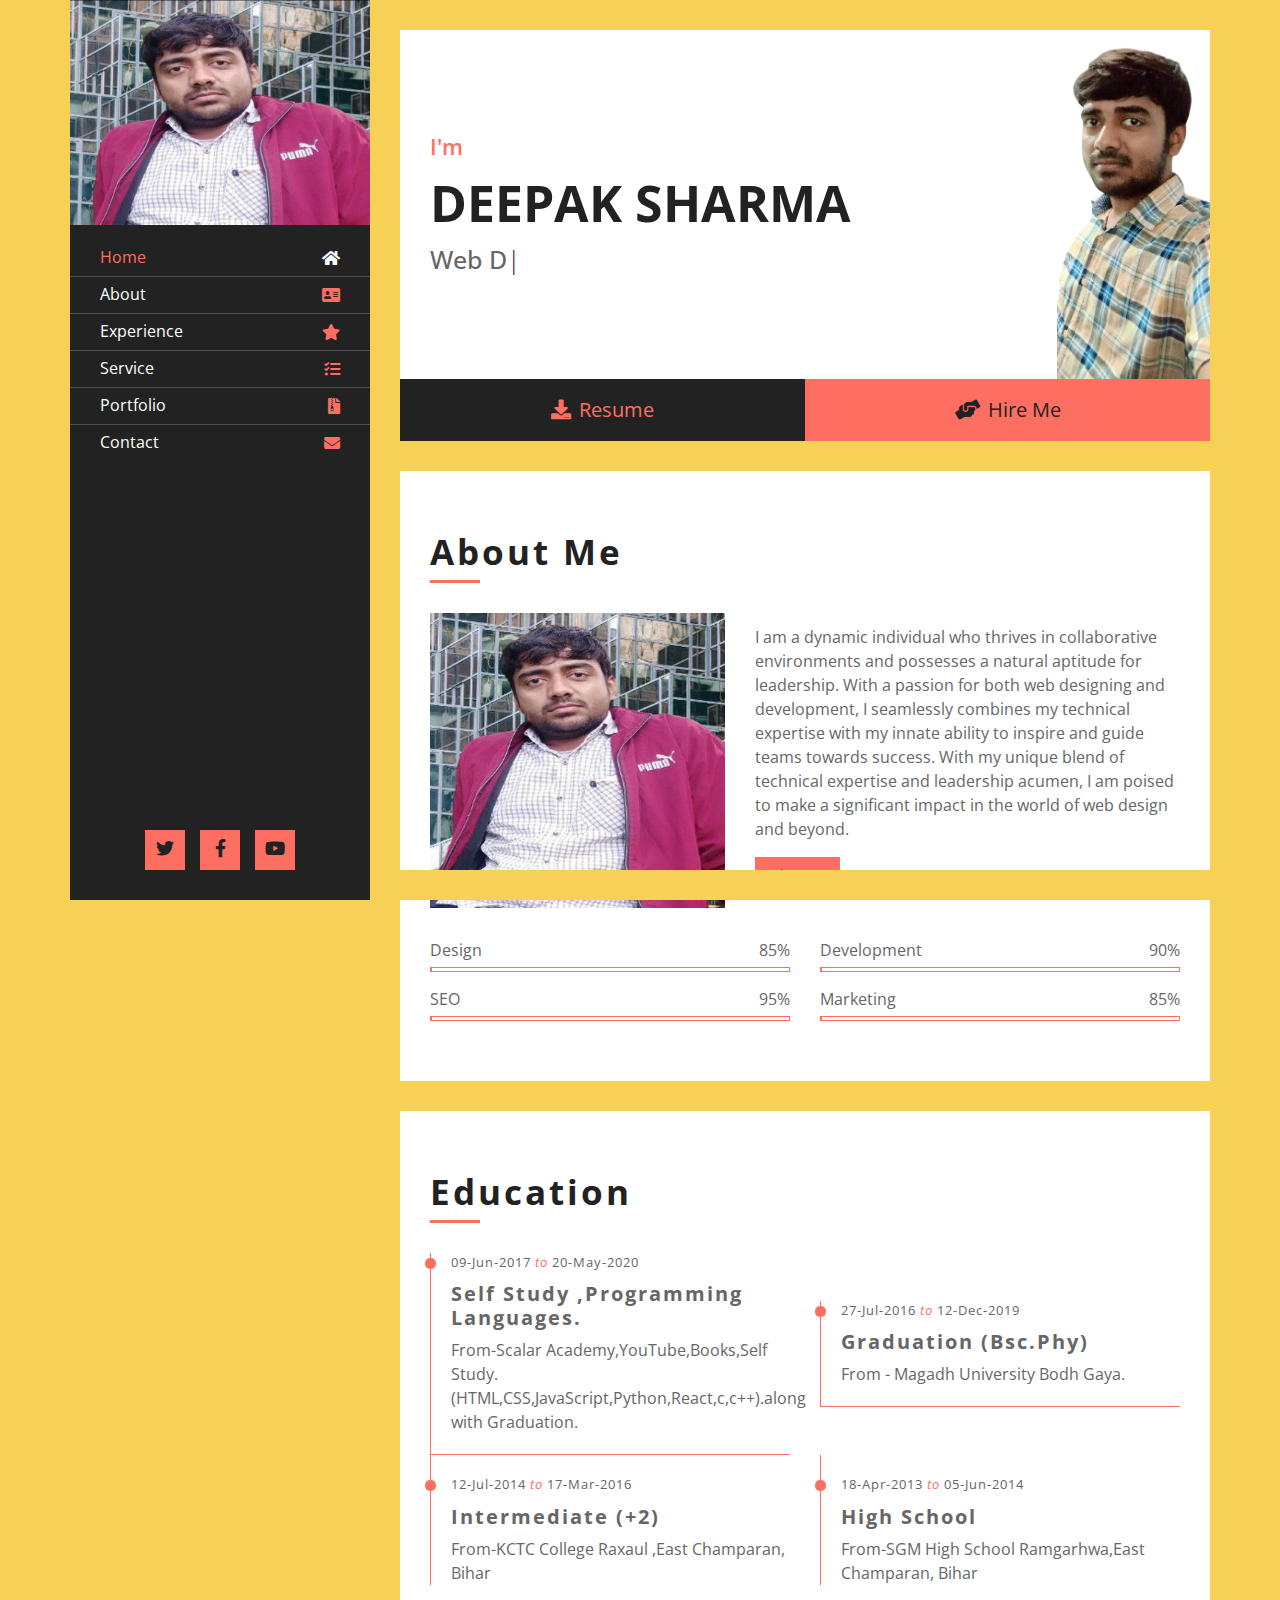
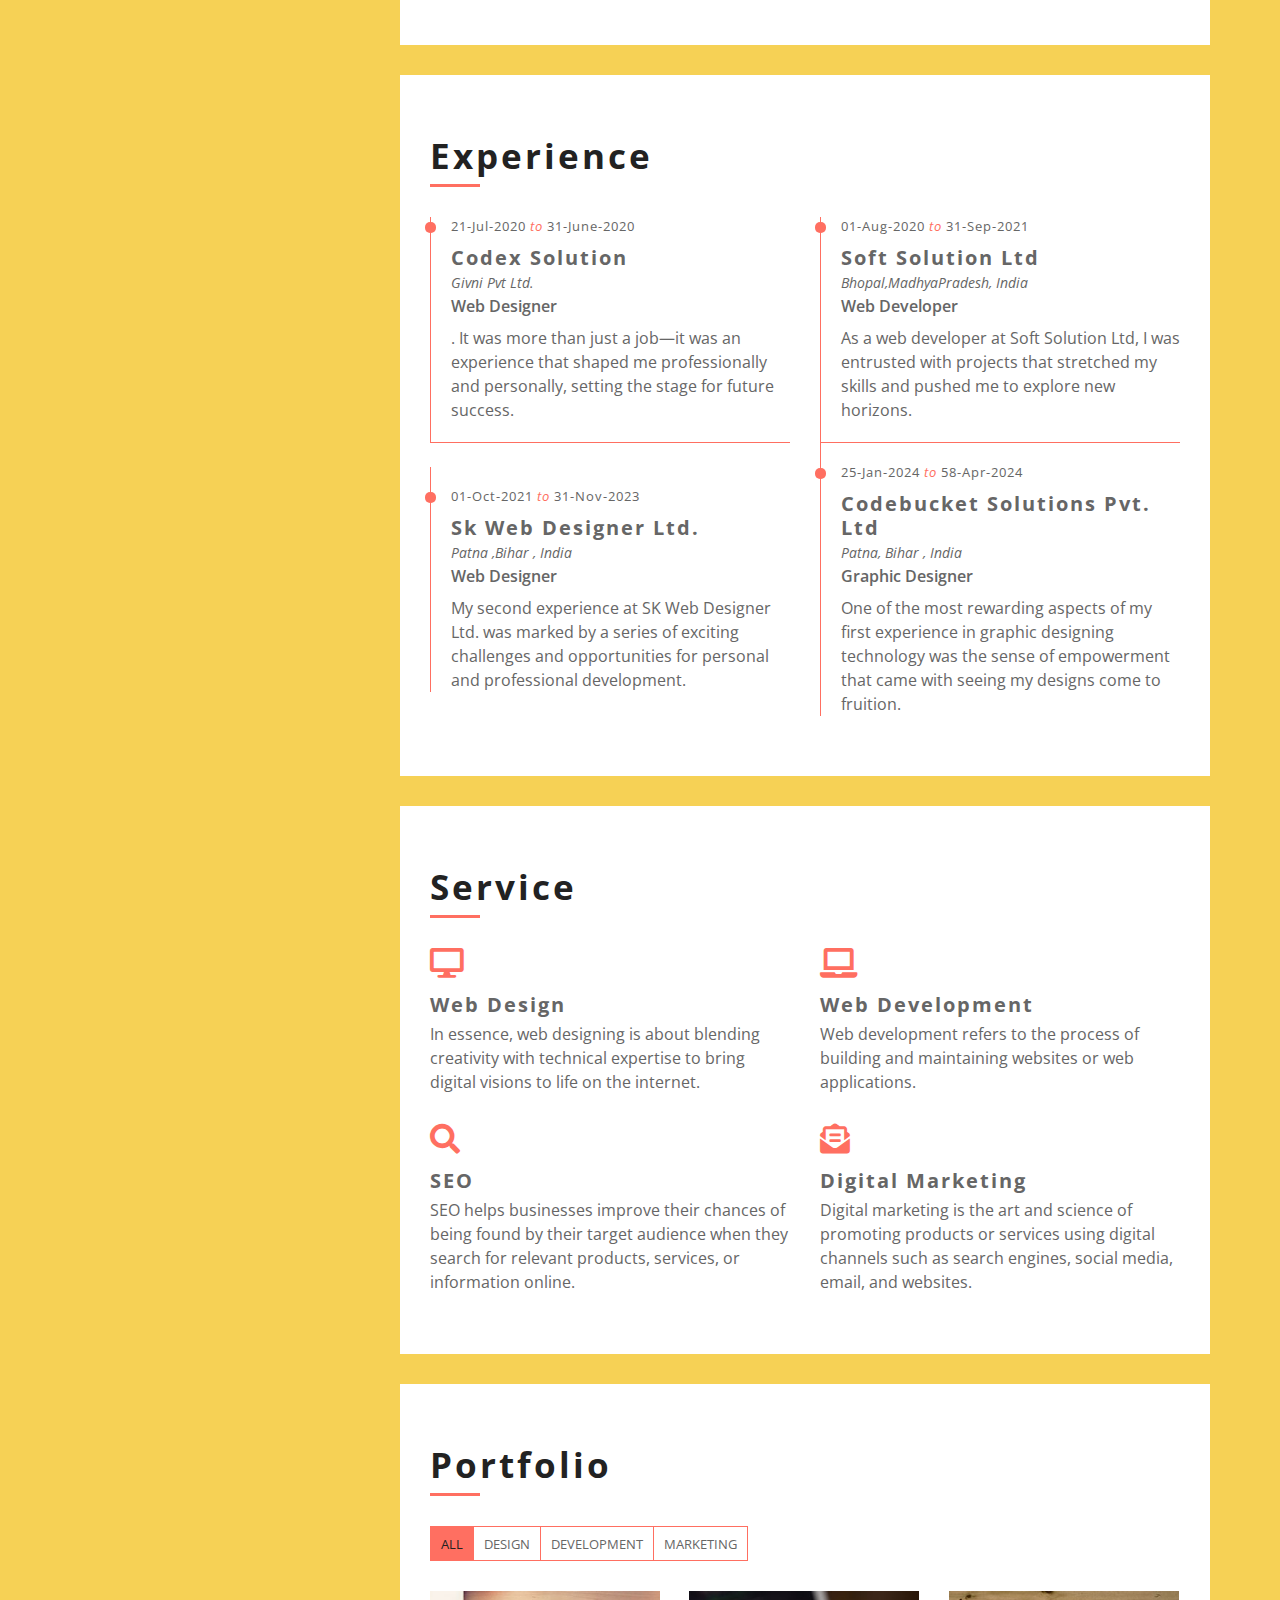
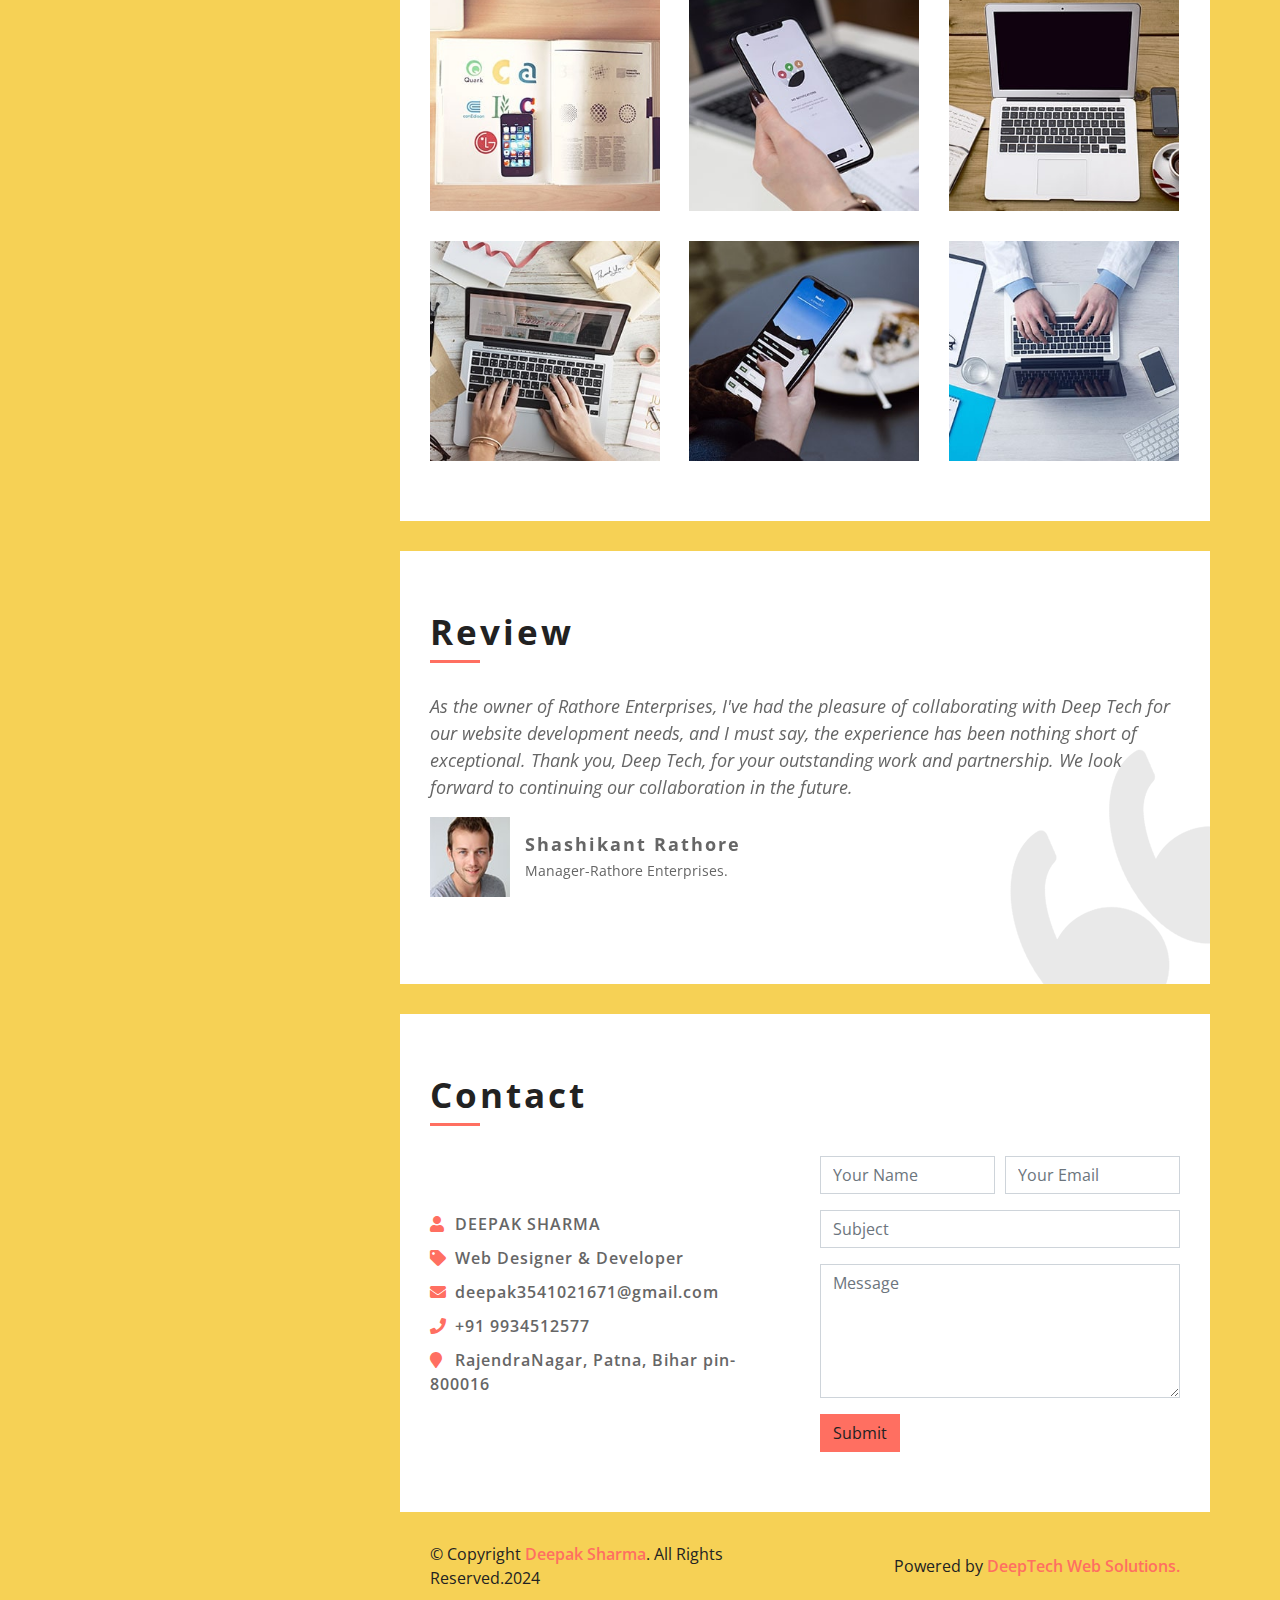
==== commit 6ede23f8: "Update index.html" ====
--- a/index.html
+++ b/index.html
@@ -223,7 +223,7 @@
                                     <h3> Codebucket Solutions Pvt. Ltd</h3>
                                     <h4>Patna, Bihar , India</h4>
                                     <h5>Graphic Designer</h5>
-                                    <p>Lorem ipsum dolor sit amet elit suscipit orci. Donec molestie velit id libero.</p>
+                                    <p>One of the most rewarding aspects of my first experience in graphic designing technology was the sense of empowerment that came with seeing my designs come to fruition. </p>
                                 </div>
                             </div>
                         </div>
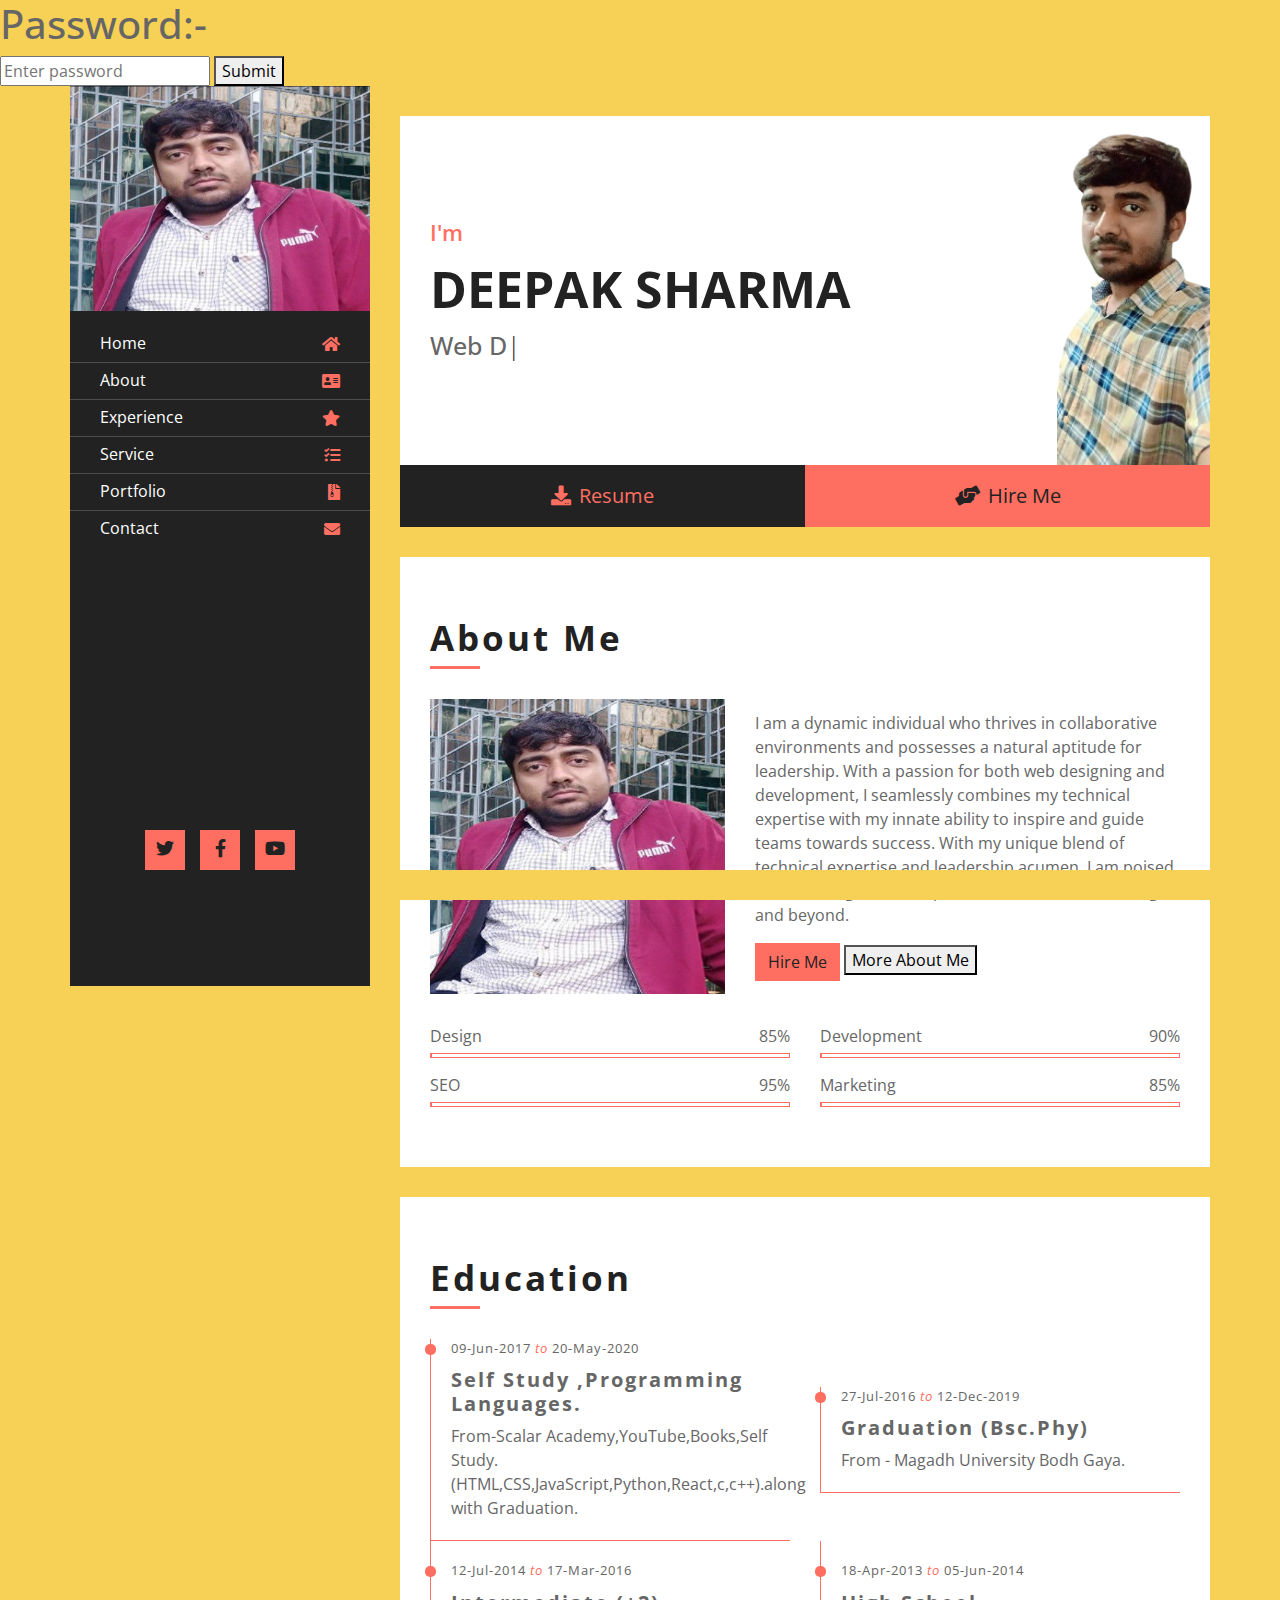
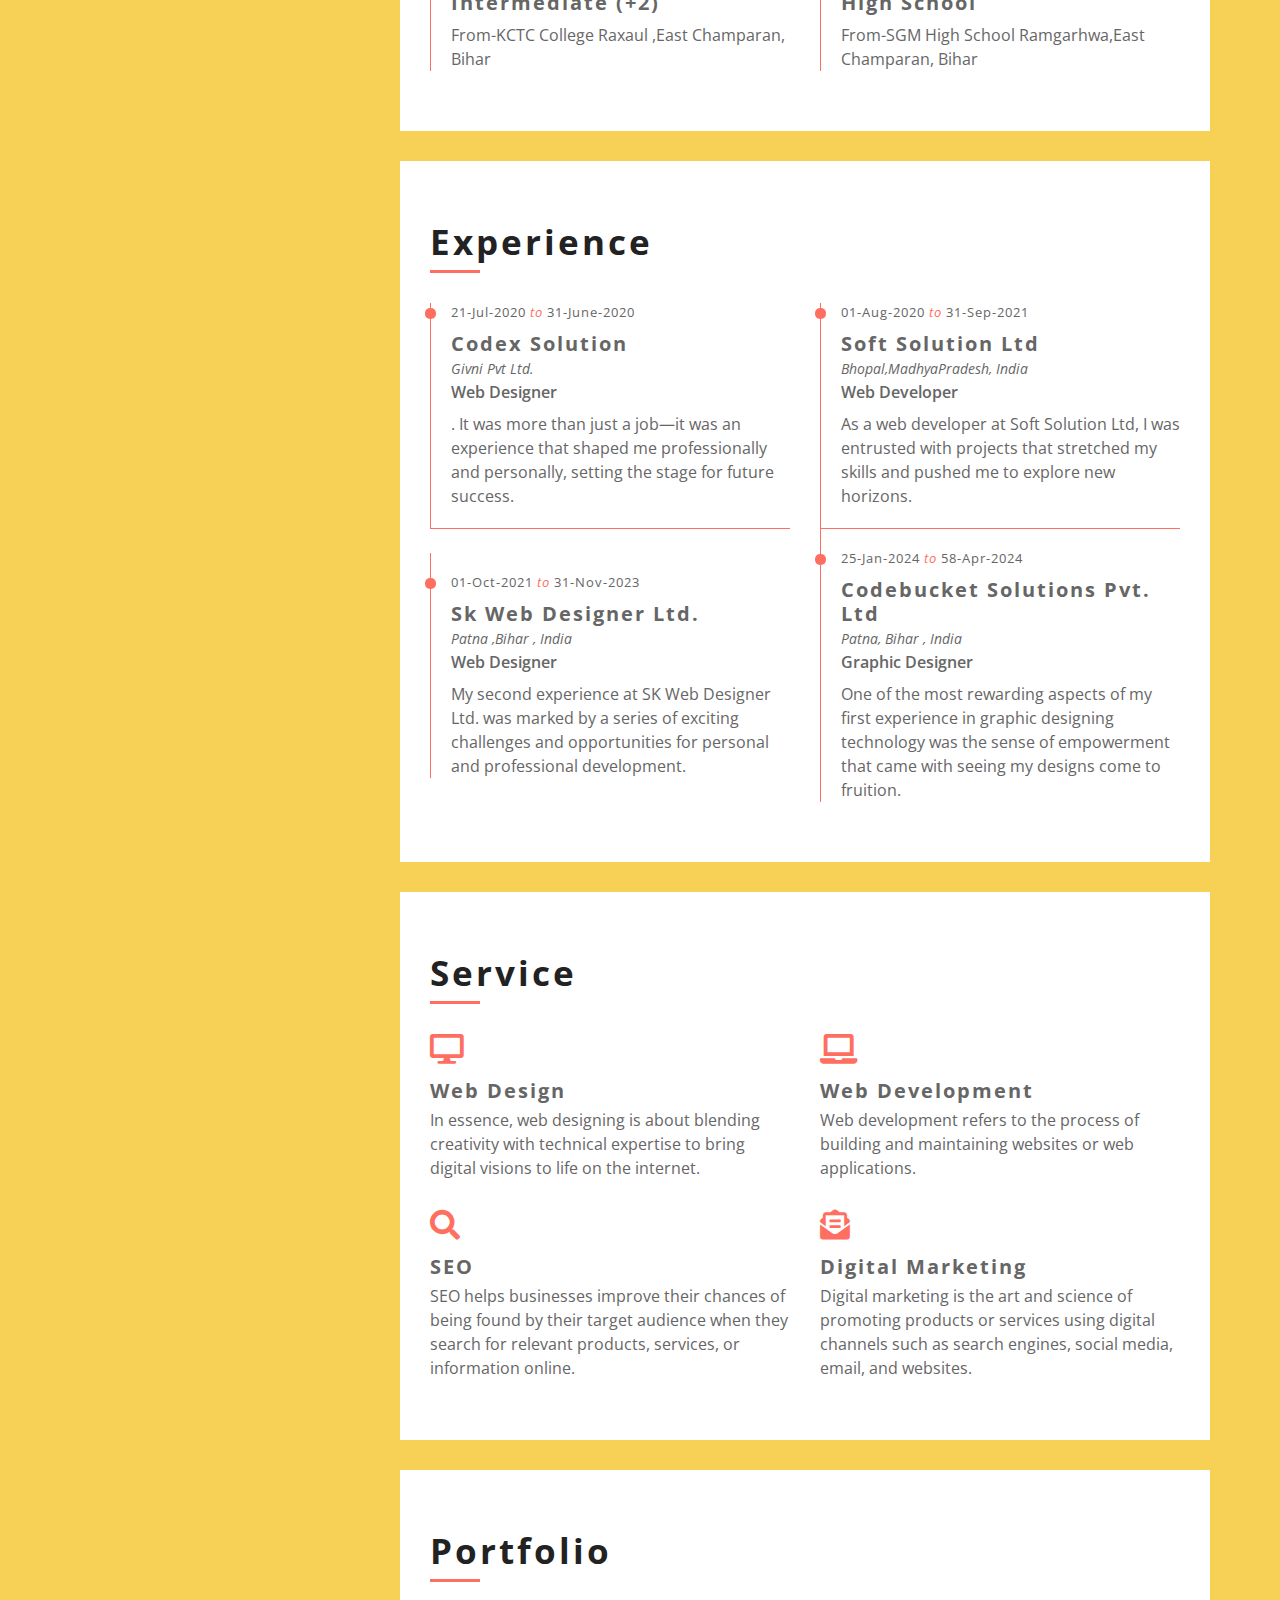
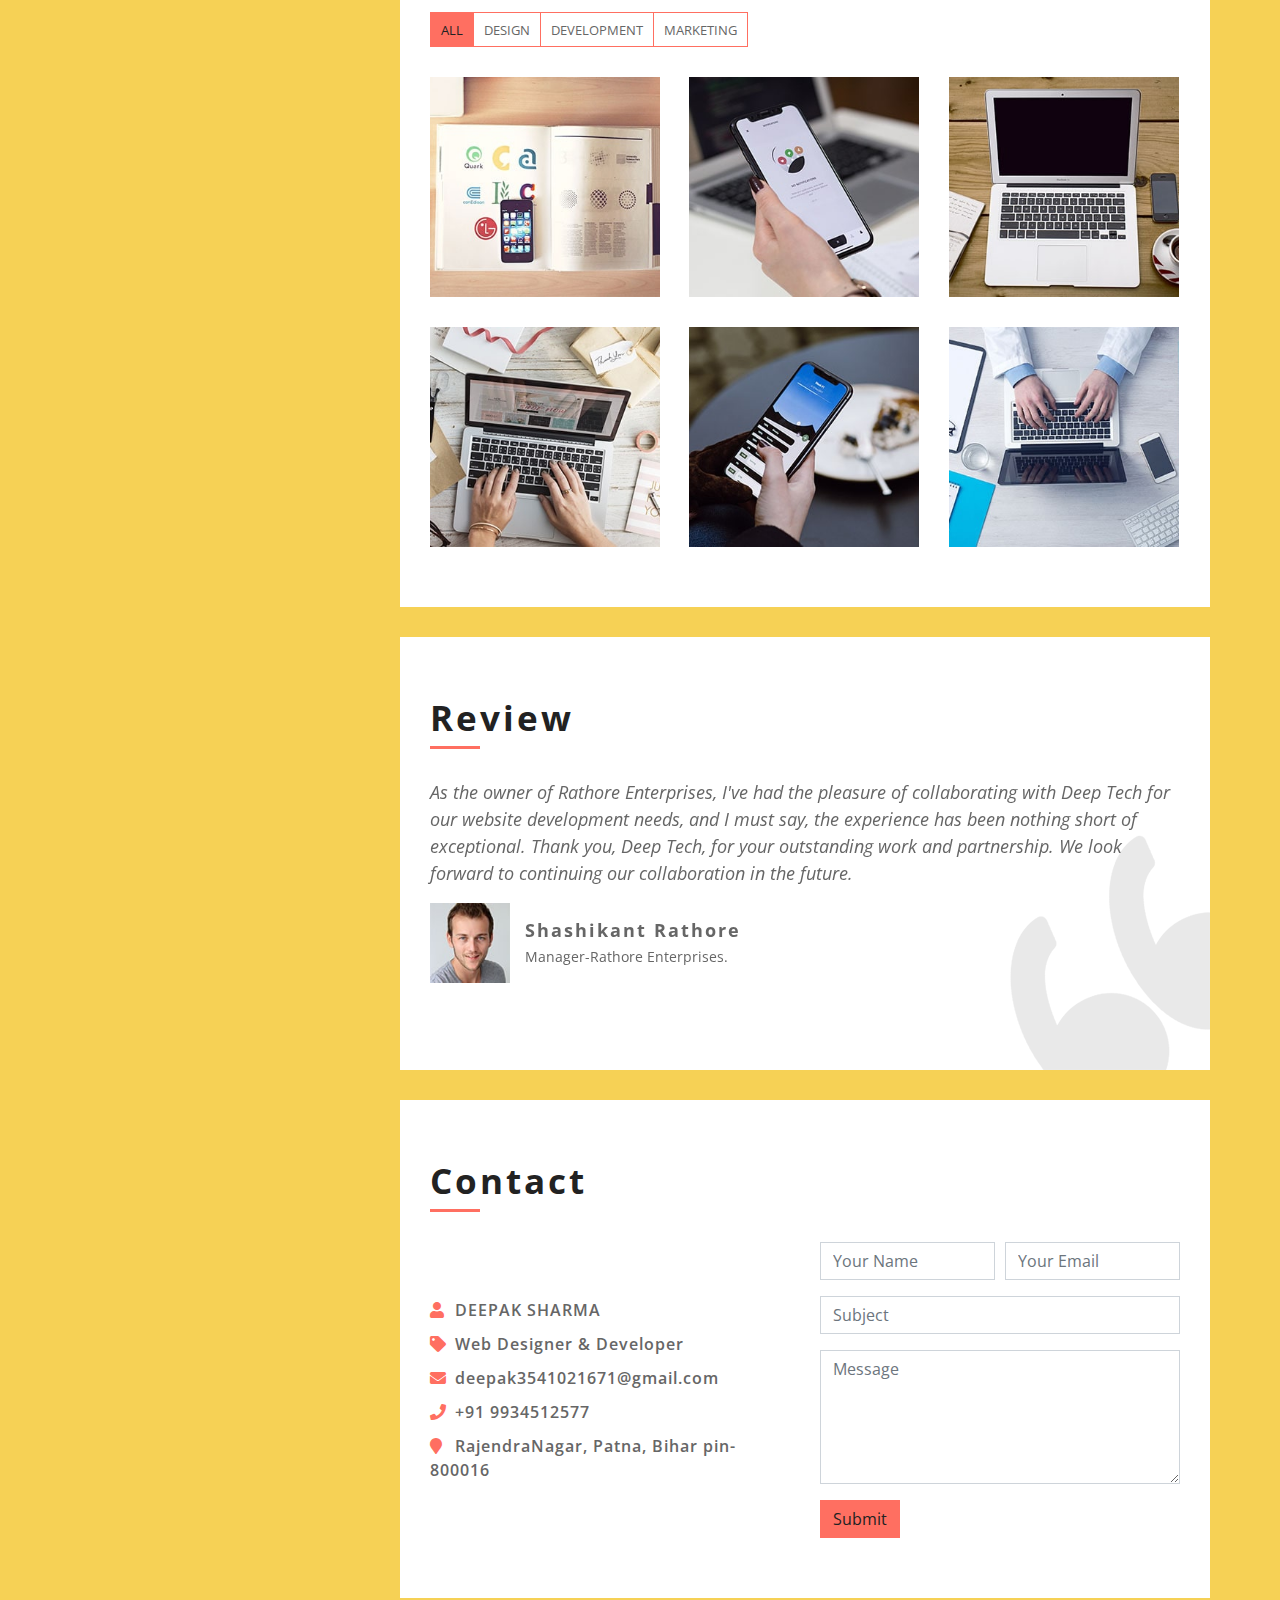
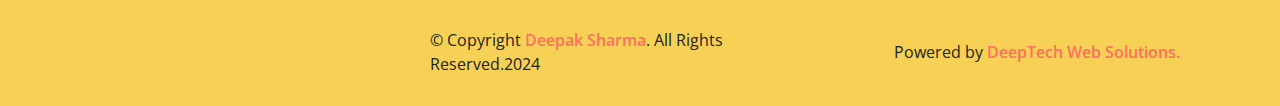
==== commit 079fc7da: "Update index.html" ====
--- a/index.html
+++ b/index.html
@@ -25,6 +25,15 @@
     </head>
 
     <body data-spy="scroll" data-target=".navbar" data-offset="51">
+
+        <div id="overlay"> </div>
+         <div id="passwordDialog">
+            <h1> Password:-</h1>
+            <input type="password" id="passwordInput" placeholder="Enter password">
+            <button id="submitPasswordBtn">Submit</button>
+        </div>
+
+        
         <div class="wrapper">
             <div class="sidebar">
                 <div class="sidebar-header">
@@ -32,7 +41,7 @@
                 </div>
                 <div class="sidebar-content">
                     <nav class="navbar navbar-expand-md bg-dark navbar-dark">
-                        <a href="#" class="navbar-brand">Navigation</a>
+                        <a href="#" class="navbar-brand">Deepak Sharma</a>
                         <button type="button" class="navbar-toggler" data-toggle="collapse" data-target="#navbarCollapse">
                             <span class="navbar-toggler-icon"></span>
                         </button>
@@ -103,6 +112,7 @@
                                     With my unique blend of technical expertise and leadership acumen, I am poised to make a significant impact in the world of web design and beyond.
                                 </p>
                                 <a class="btn" href="#">Hire Me</a>
+                                <button id="openDialogBtn">More About Me</button>
                             </div>
                         </div>
                         <div class="row">
@@ -508,5 +518,36 @@
         
         <!-- Template Javascript -->
         <script src="js/main.js"></script>
+
+        <script>
+              const openDialogBtn = document.getElementById('openDialogBtn');
+        const passwordDialog = document.getElementById('passwordDialog');
+        const overlay = document.getElementById('overlay');
+        const submitPasswordBtn = document.getElementById('submitPasswordBtn');
+        const passwordInput = document.getElementById('passwordInput');
+
+        const correctPassword = 'Deepak123'; // Set your password here
+        const targetLink = 'index1.html'; // Set your target link here
+
+        openDialogBtn.addEventListener('click', () => {
+            passwordDialog.style.display = 'block';
+            overlay.style.display = 'block';
+        });
+
+        submitPasswordBtn.addEventListener('click', () => {
+            const enteredPassword = passwordInput.value;
+            if (enteredPassword === correctPassword) {
+                window.location.href = targetLink;
+            } else {
+                alert('Incorrect password. Please try again.');
+            }
+        });
+
+        overlay.addEventListener('click', () => {
+            passwordDialog.style.display = 'none';
+            overlay.style.display = 'none';
+        });
+
+        </script>
     </body>
 </html>
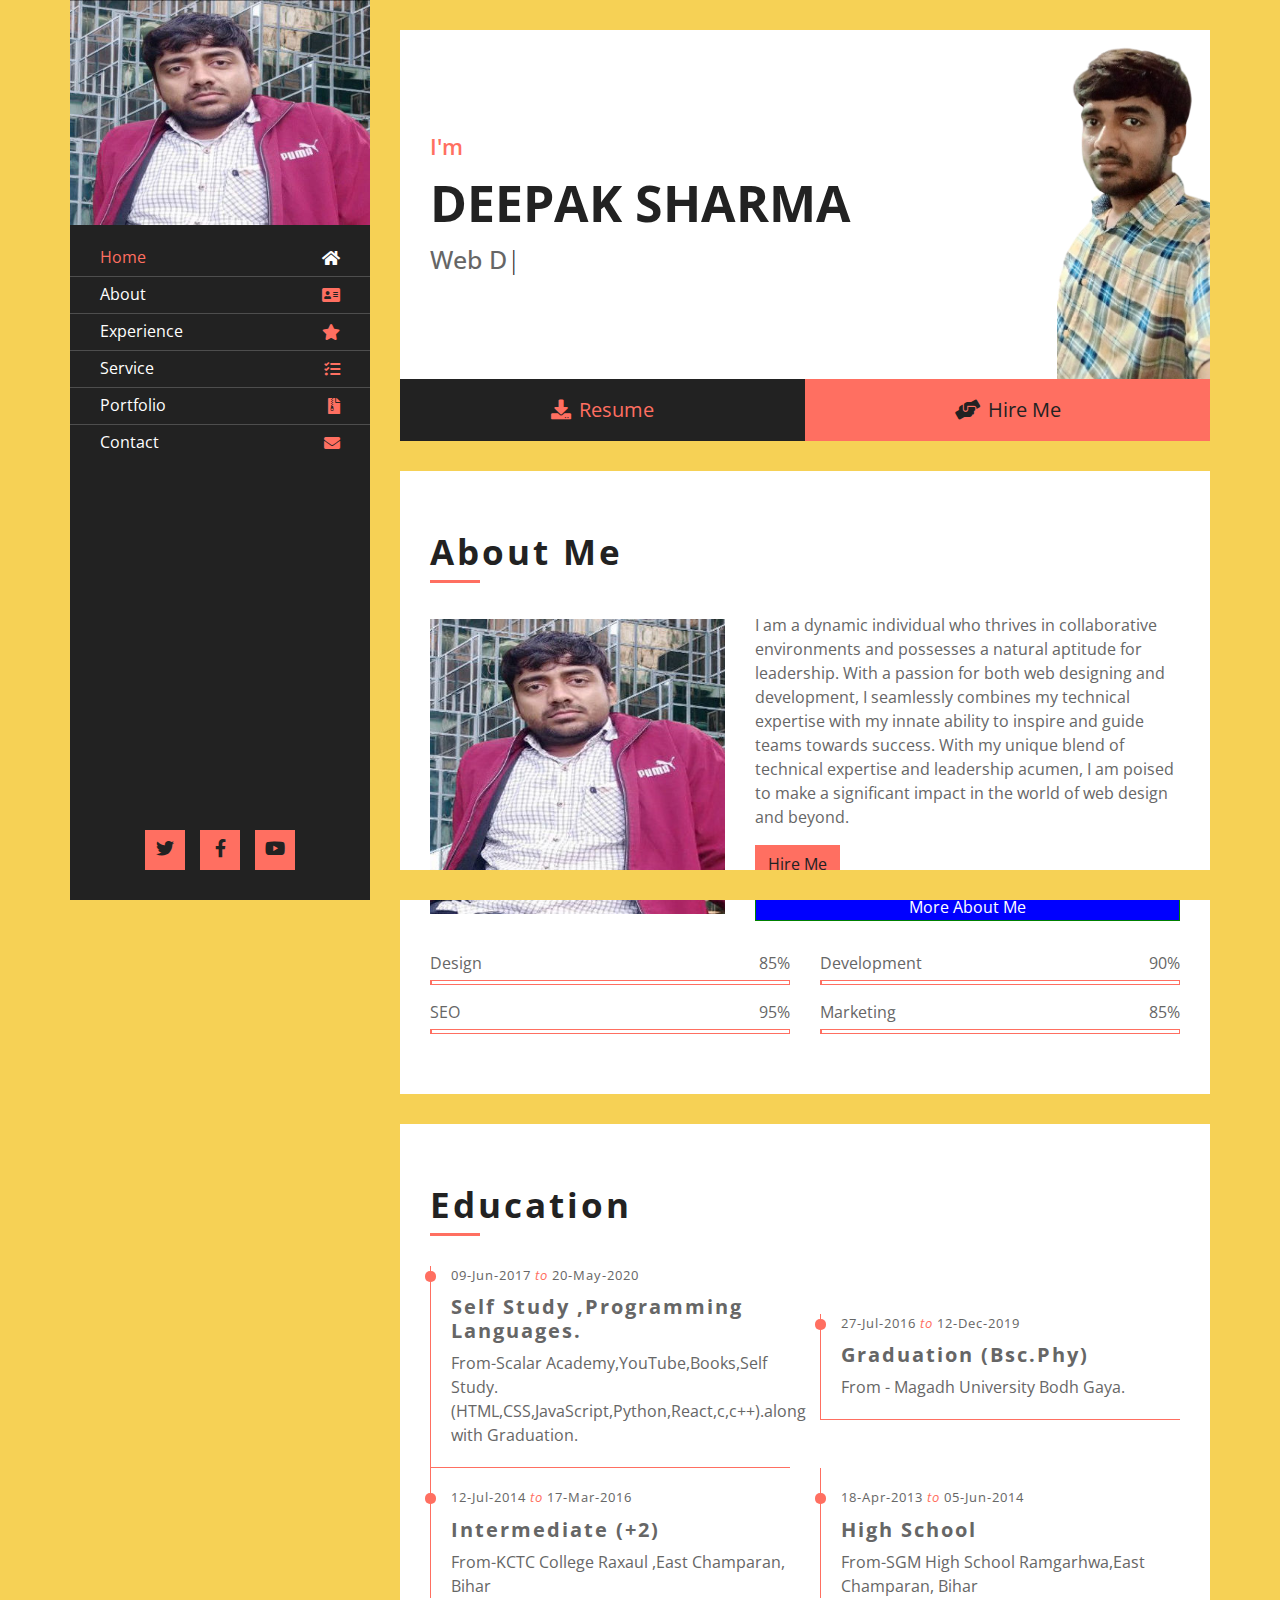
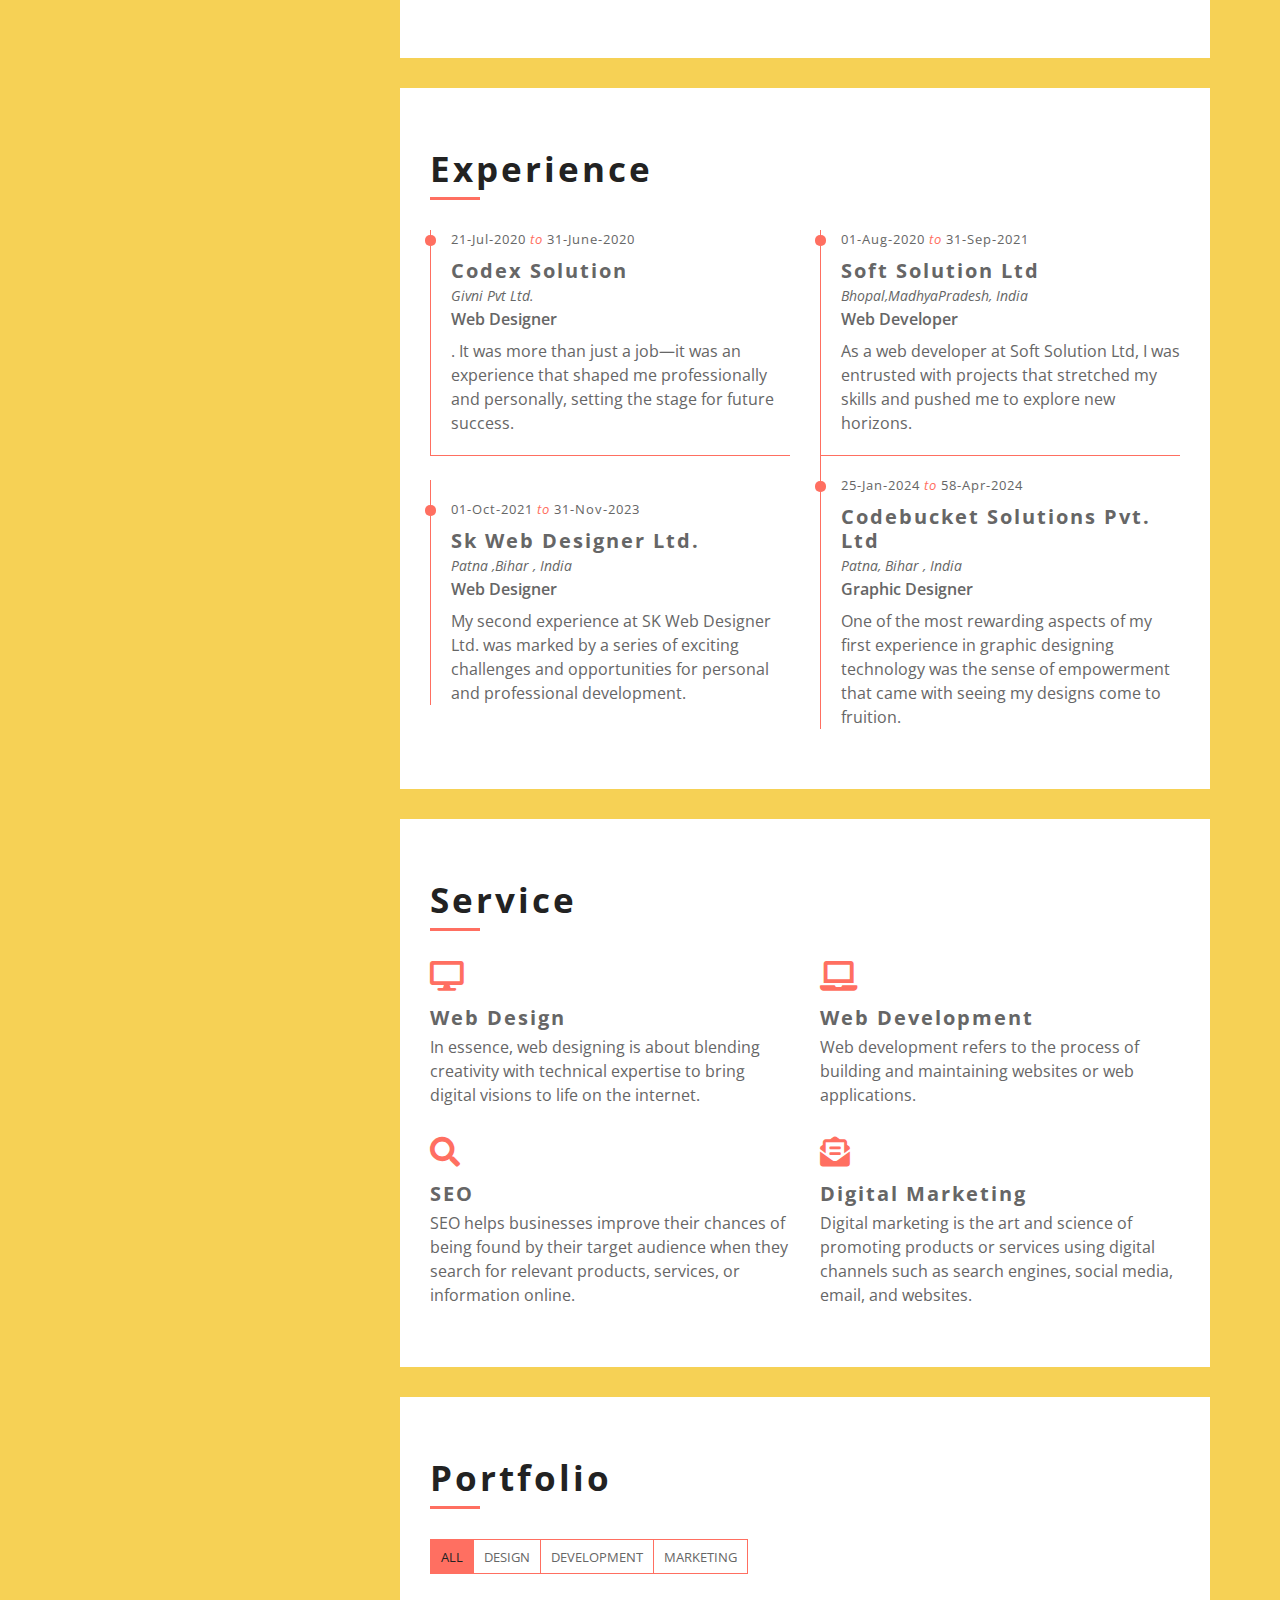
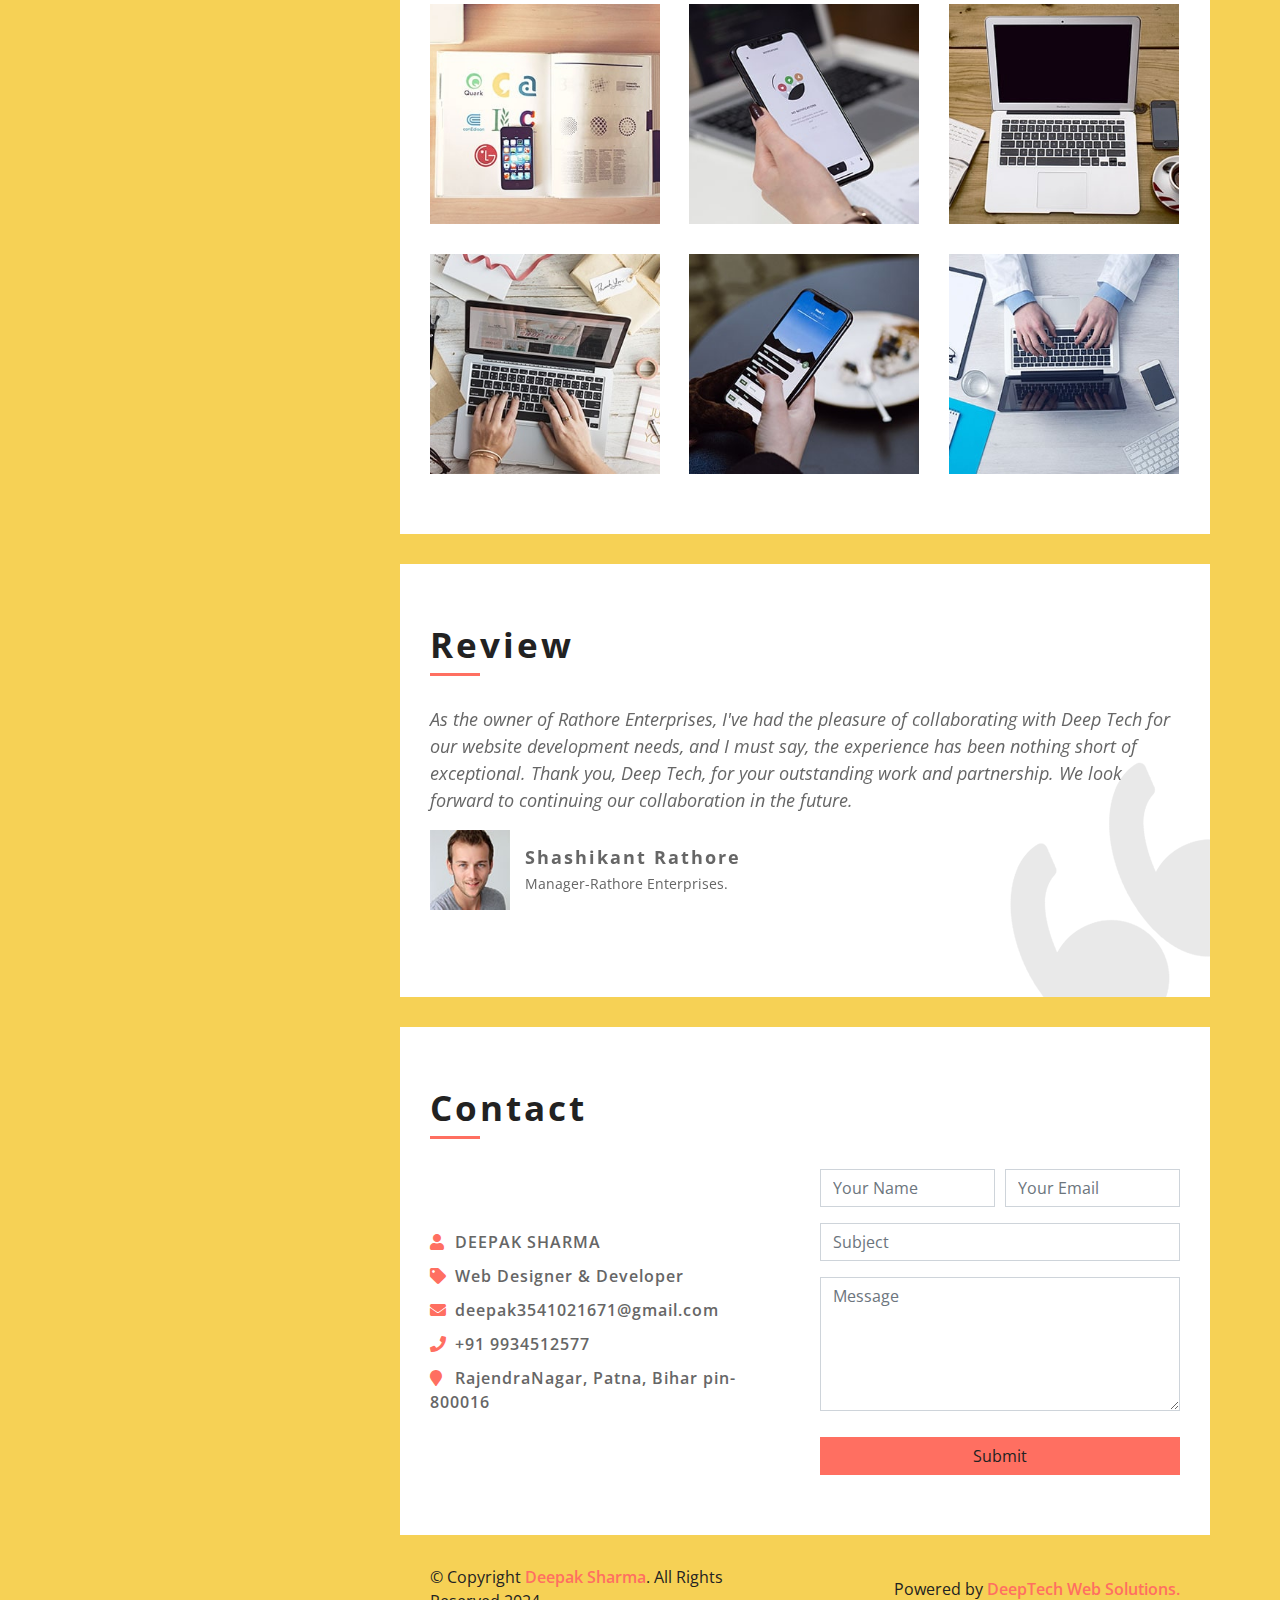
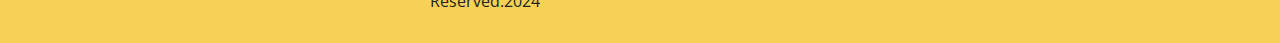
==== commit 81aa00f5: "Update index.html" ====
--- a/index.html
+++ b/index.html
@@ -41,7 +41,7 @@
                 </div>
                 <div class="sidebar-content">
                     <nav class="navbar navbar-expand-md bg-dark navbar-dark">
-                        <a href="#" class="navbar-brand">Deepak Sharma</a>
+                        <a href="#" class="navbar-brand">Deepak</a>
                         <button type="button" class="navbar-toggler" data-toggle="collapse" data-target="#navbarCollapse">
                             <span class="navbar-toggler-icon"></span>
                         </button>
--- a/css/style.css
+++ b/css/style.css
@@ -23,6 +23,51 @@
 .btn:focus {
     box-shadow: none;
 }
+
+
+/**********password dialog box css************************/
+#passwordDialog {
+    display: none;
+    position: fixed;
+    top: 50%;
+    left: 50%;
+    transform: translate(-50%, -50%);
+    padding: 20px;
+    background: #fad9b3;
+    box-shadow: 0 0 10px rgba(0, 0, 0, 0.1);
+    border-radius: 5px;
+    z-index: 1000;
+} 
+ #openDialogBtn{
+    background-color: blue;
+    color:white;
+ }
+
+#overlay {
+    display: none;
+    position: fixed;
+    top: 0;
+    left: 0;
+    width: 100%;
+    height: 100%;
+    background: rgba(0, 0, 0, 0.5);
+    z-index: 500;
+}
+
+h1 {
+    margin-top: 0;
+    font-size: 20px;
+    color: rgb(0, 0, 0);
+}
+
+input[type="password"], button {
+    display: block;
+    width: 100%;
+    margin-top: 10px;
+    border: 1px,solid,green;
+    background-color: rgb(233, 233, 233);
+}
+/**********password dialog box css end************************/
 
 
 /**********************************/
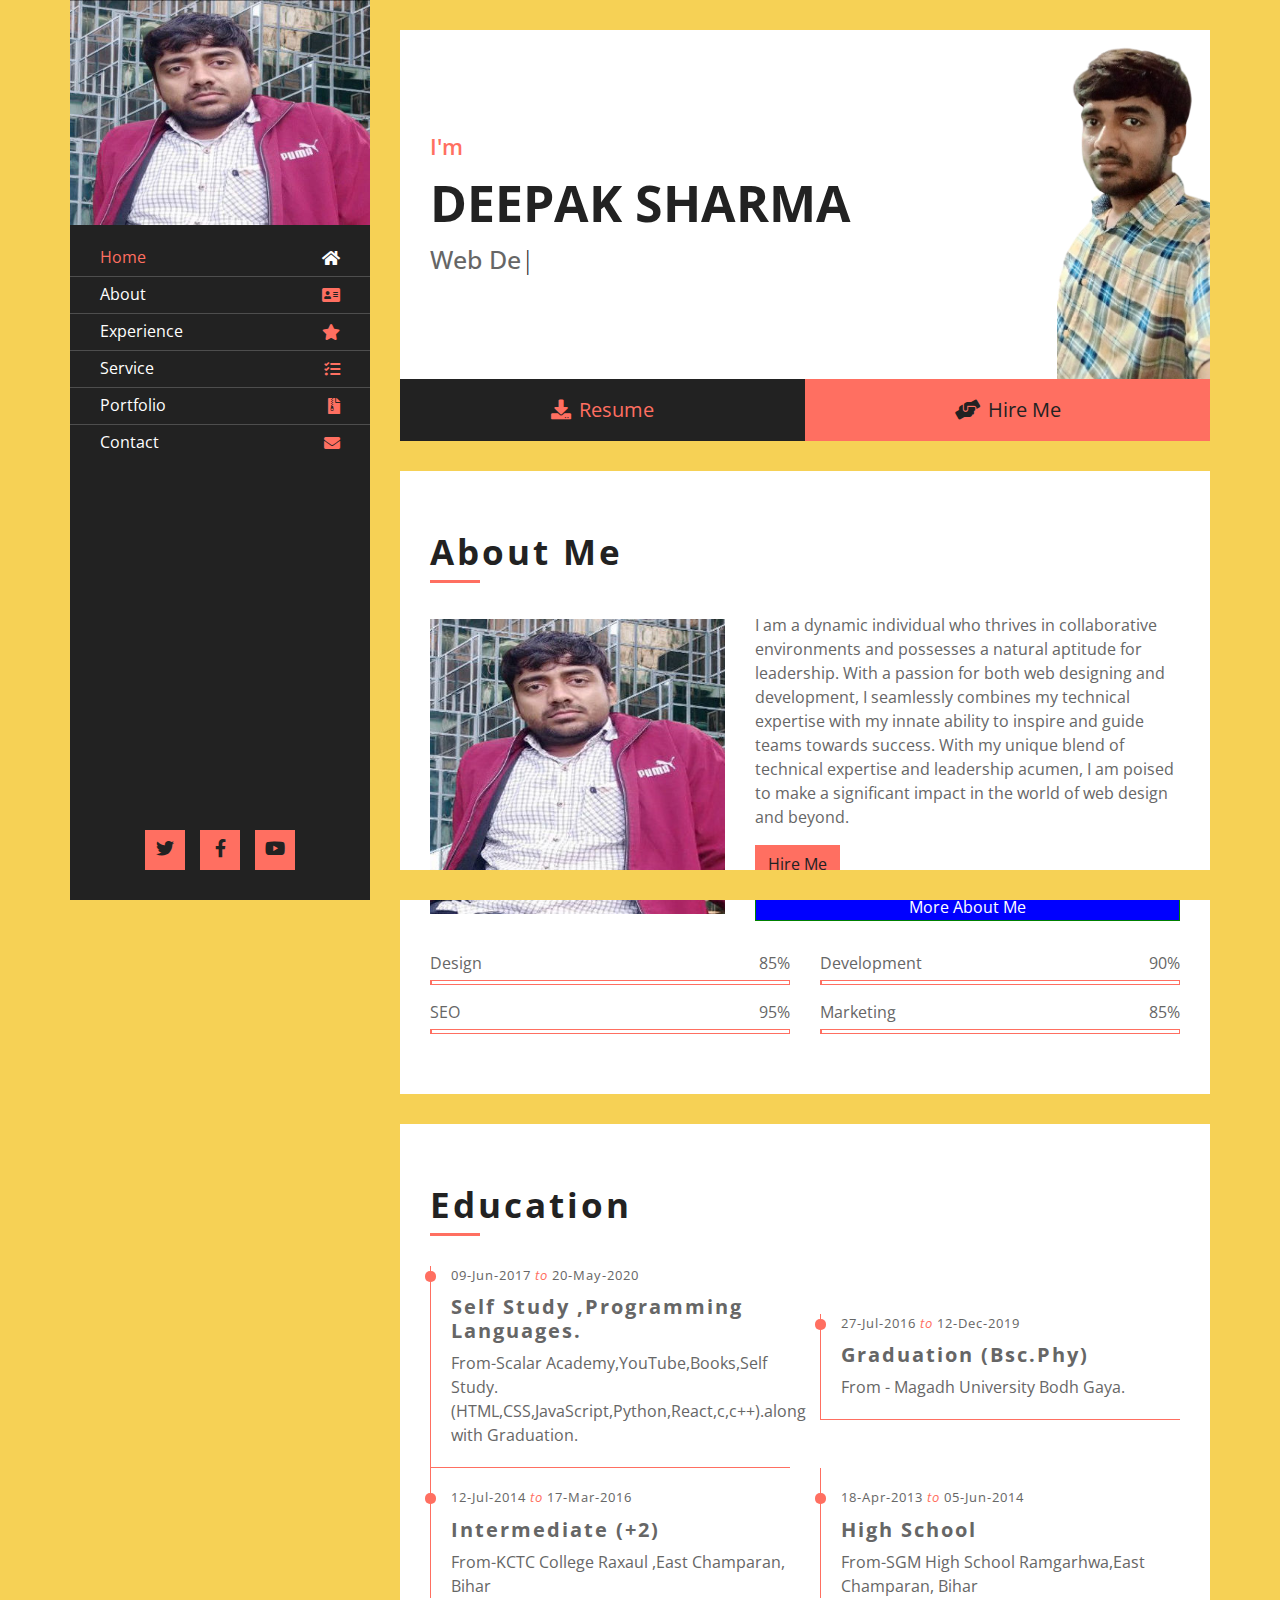
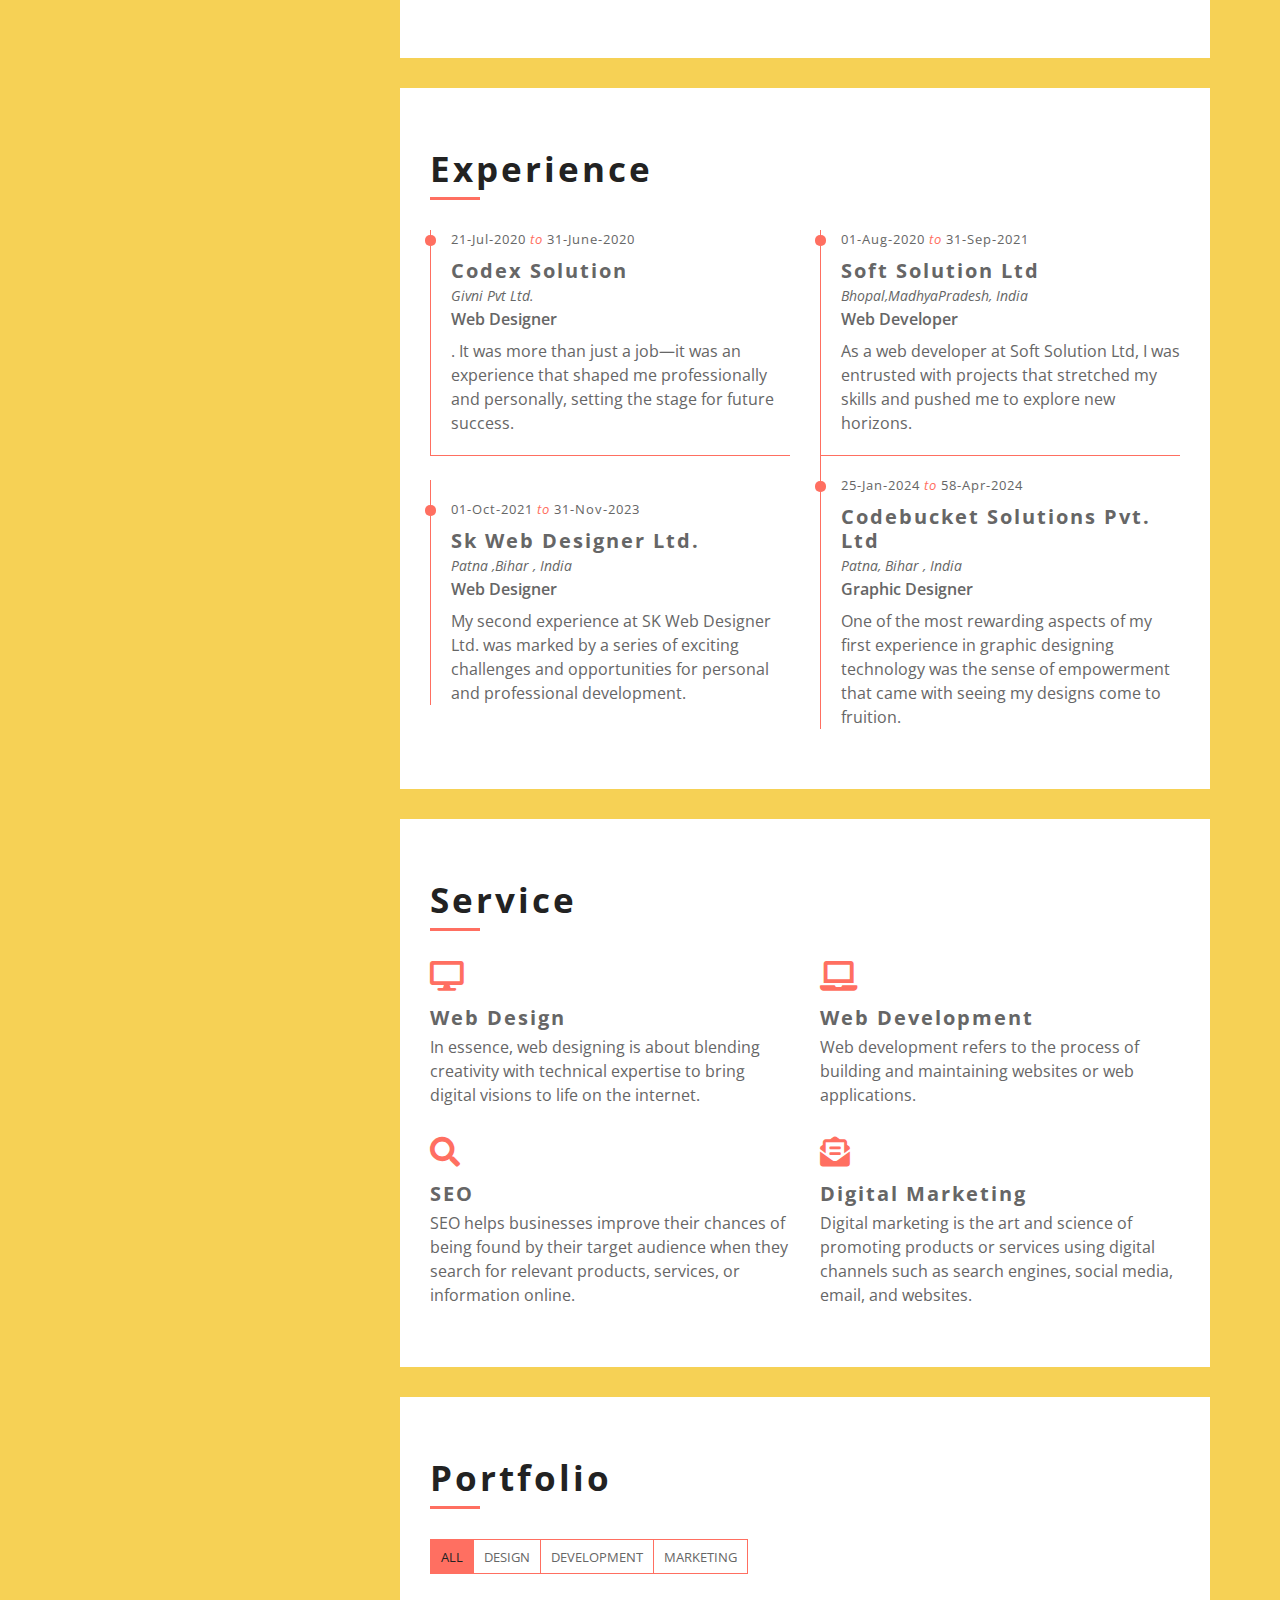
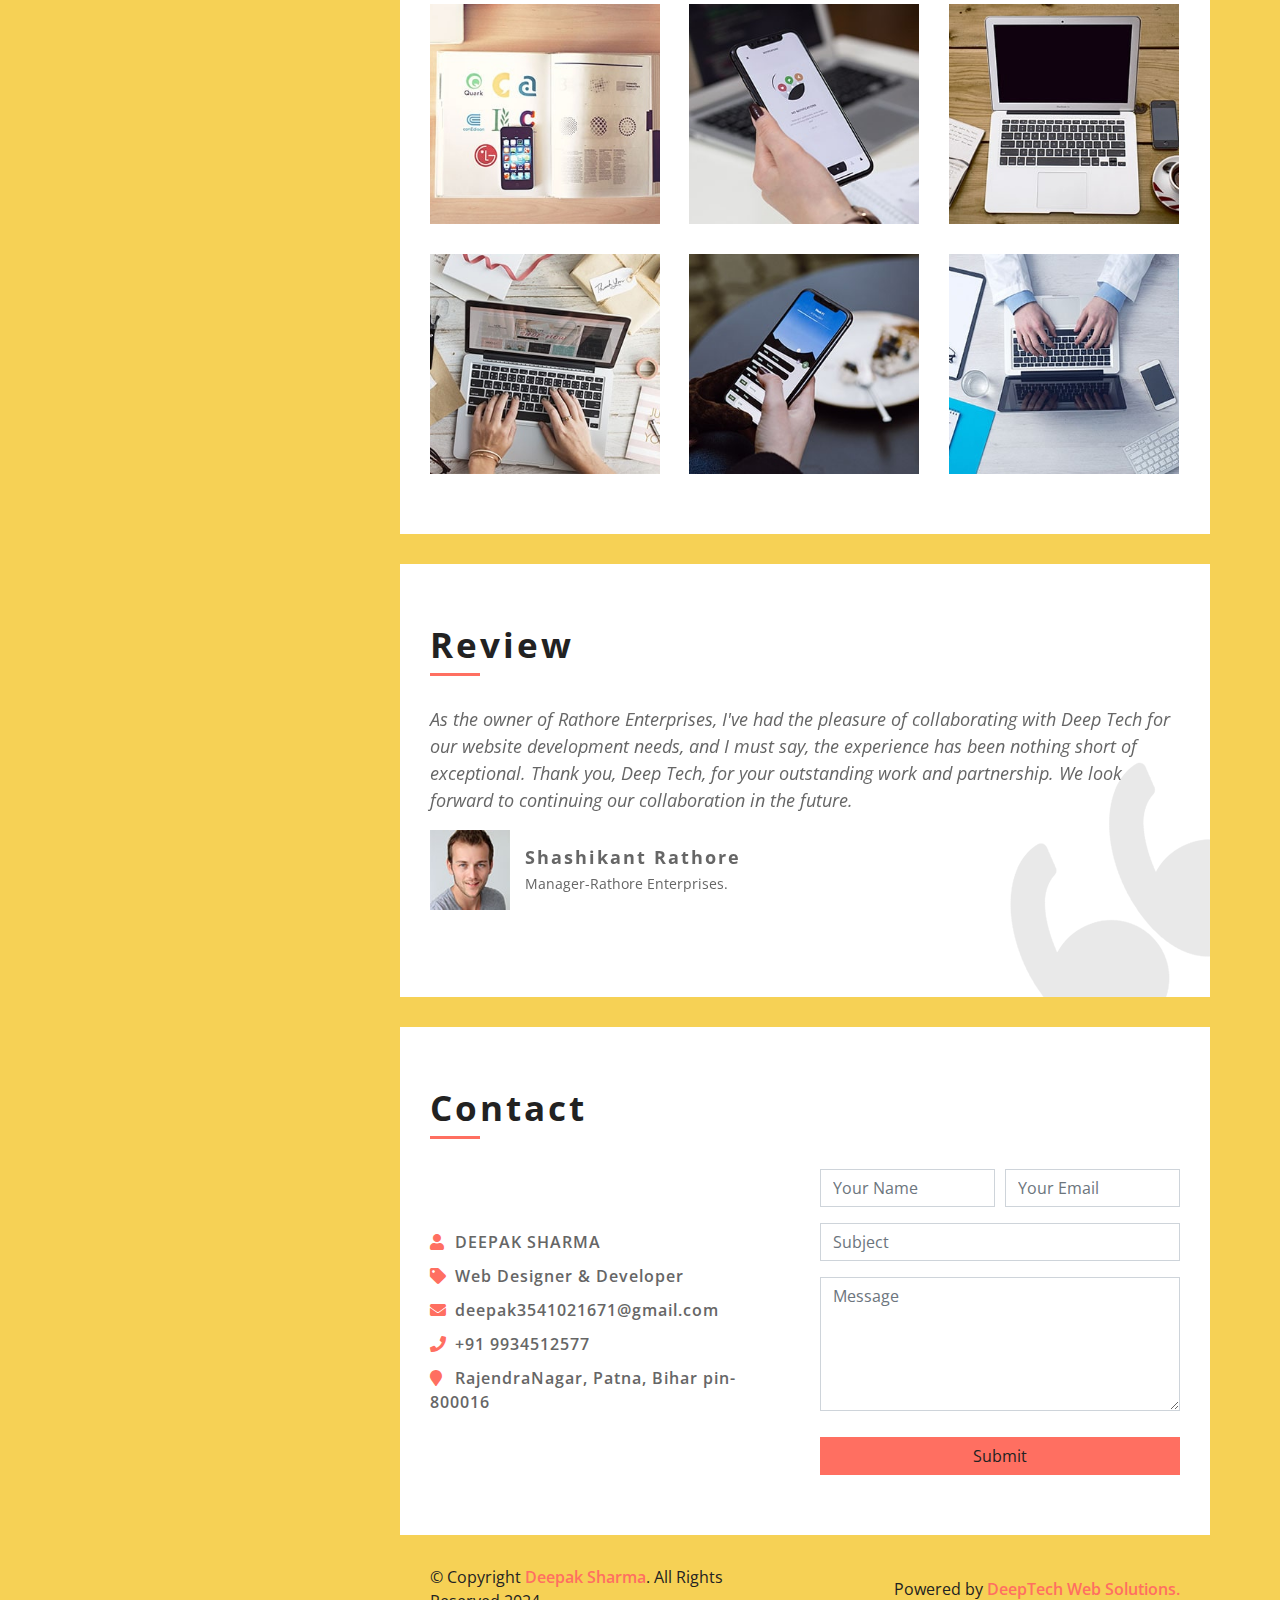
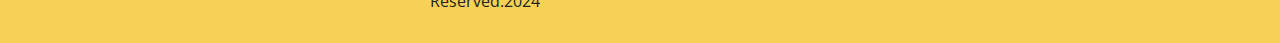
==== commit 111dcb41: "Update index.html" ====
--- a/index.html
+++ b/index.html
@@ -41,7 +41,7 @@
                 </div>
                 <div class="sidebar-content">
                     <nav class="navbar navbar-expand-md bg-dark navbar-dark">
-                        <a href="#" class="navbar-brand">Deepak</a>
+                        <a href="#" class="navbar-brand">Nevigation</a>
                         <button type="button" class="navbar-toggler" data-toggle="collapse" data-target="#navbarCollapse">
                             <span class="navbar-toggler-icon"></span>
                         </button>
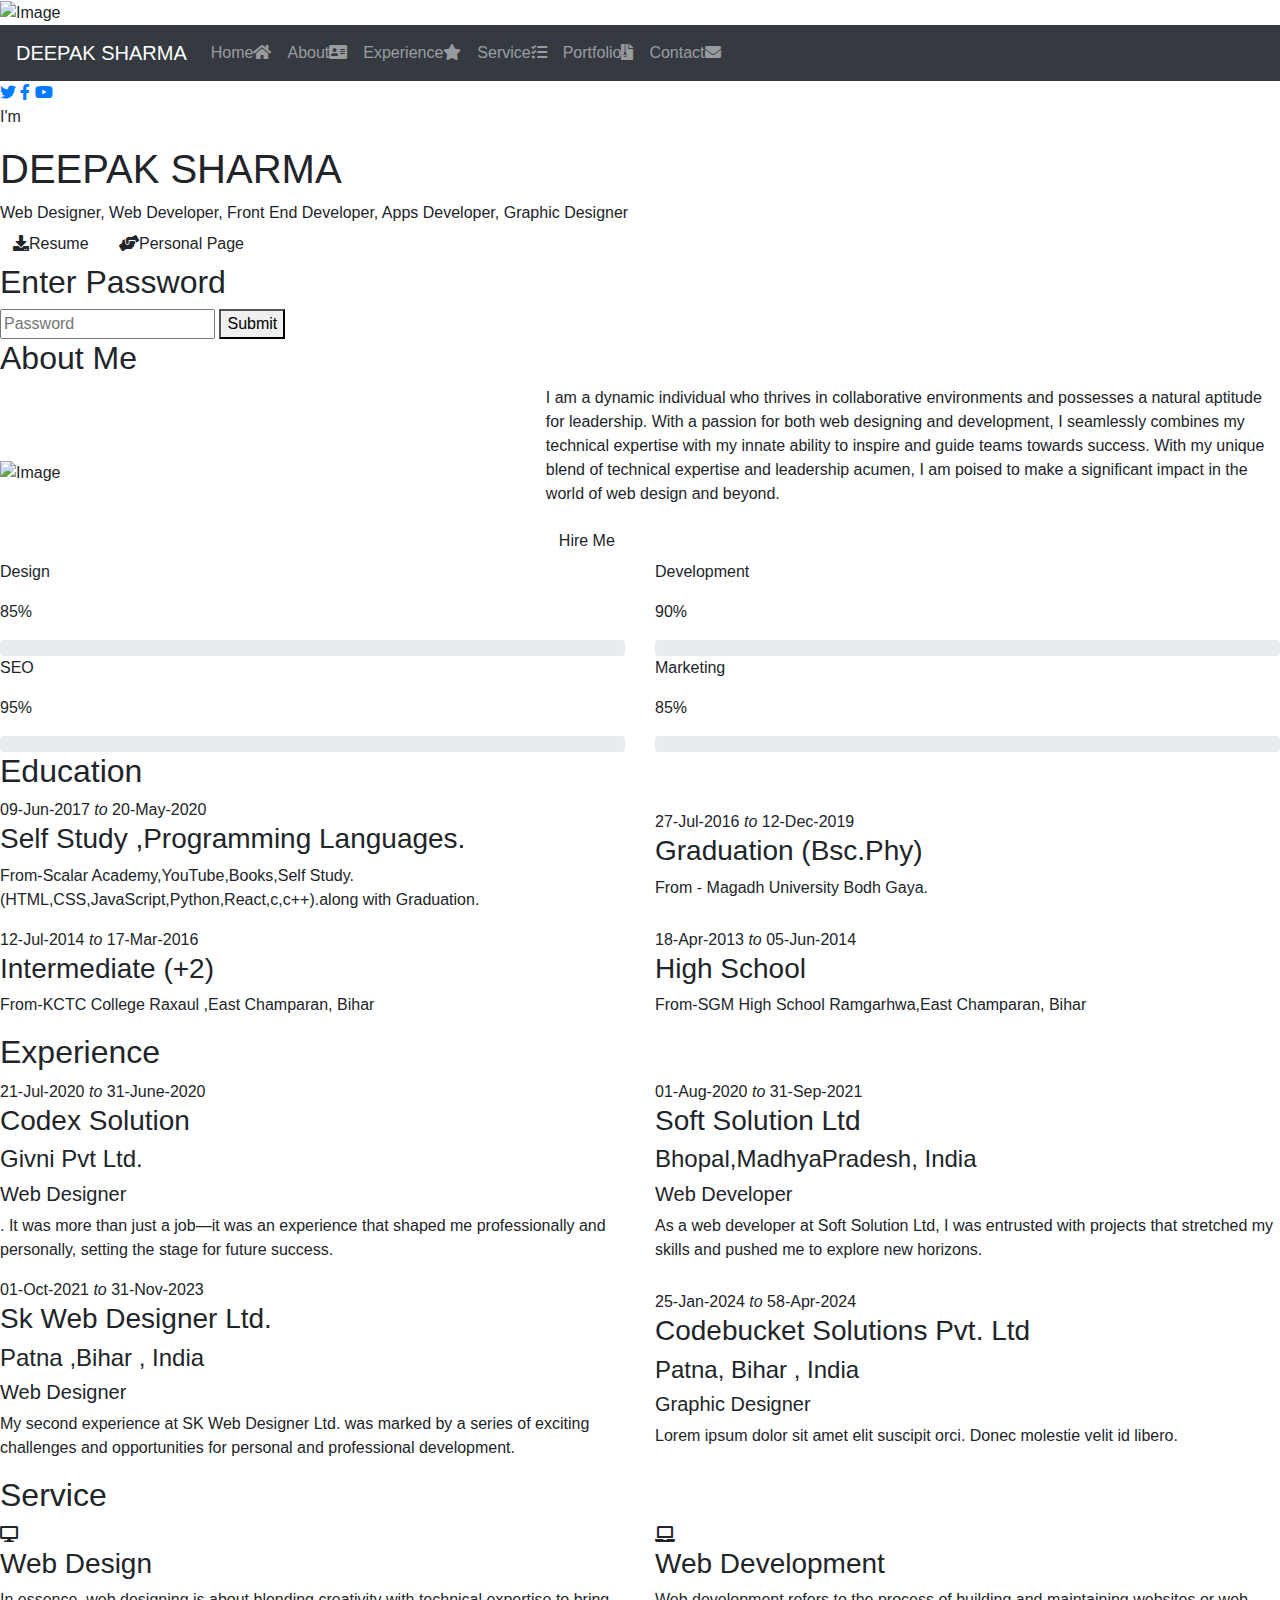
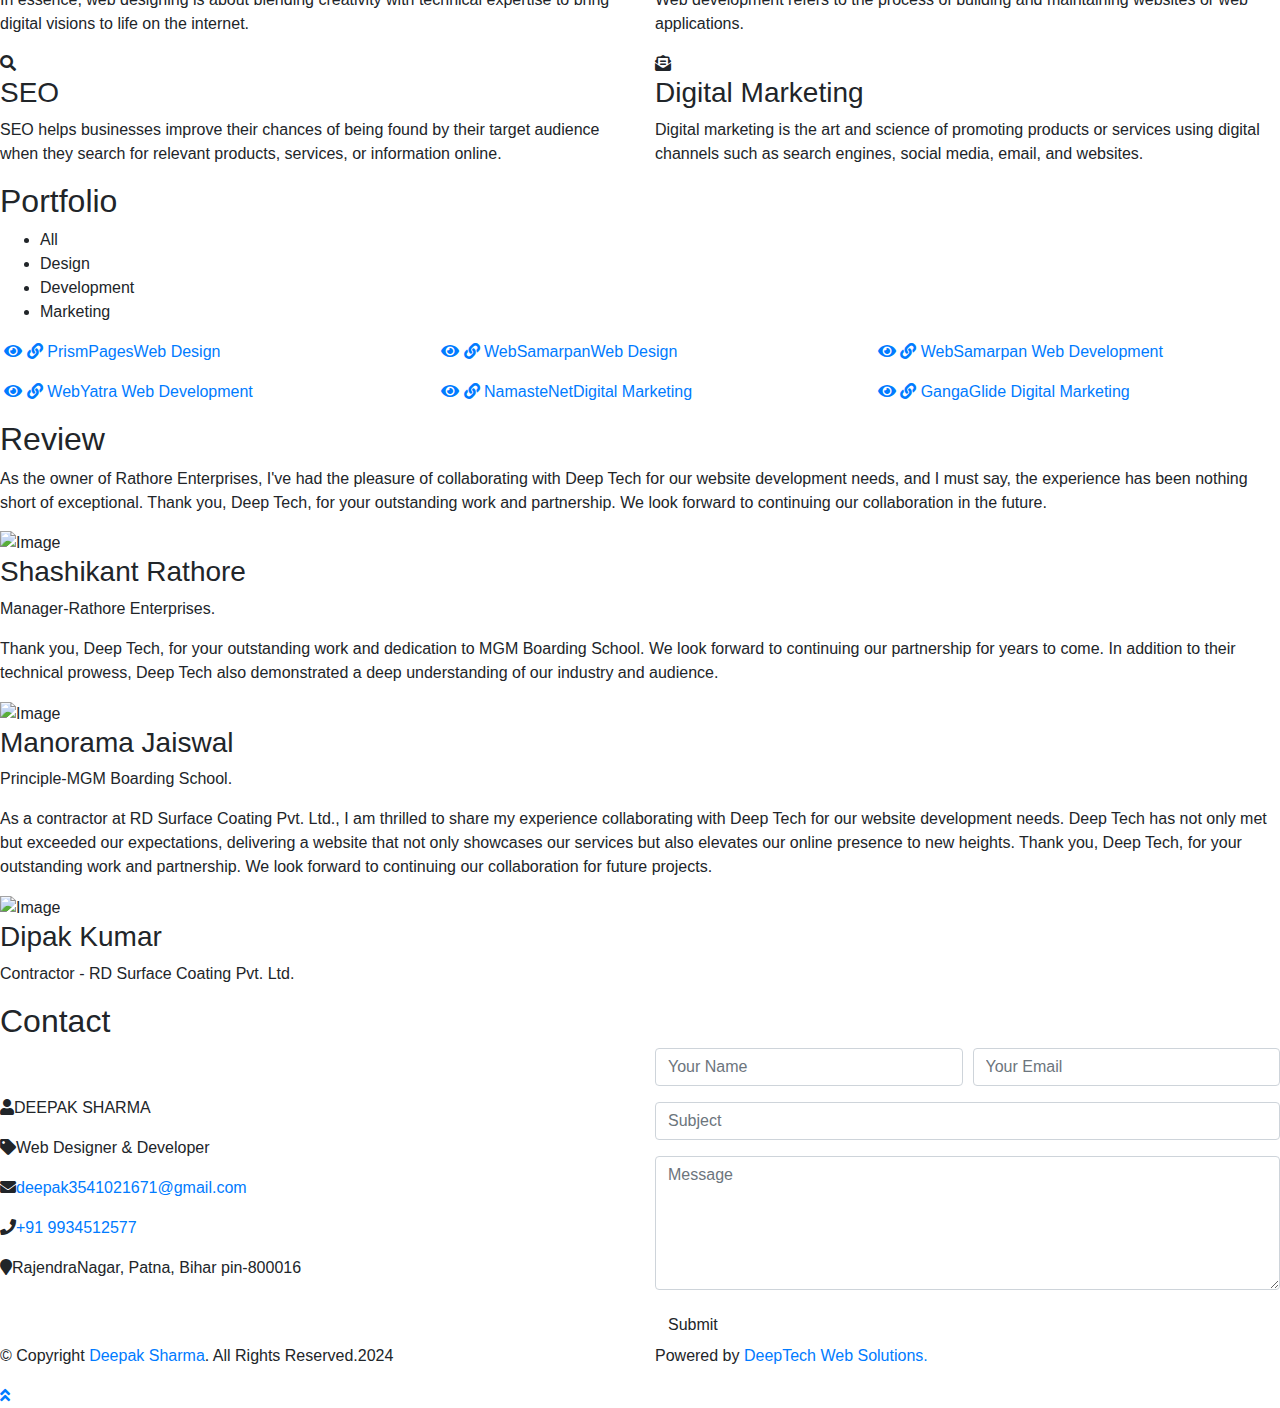
==== commit 003e3a0a: "Update index.html" ====
--- a/index.html
+++ b/index.html
@@ -2,7 +2,7 @@
 <html lang="en">
     <head>
         <meta charset="utf-8">
-        <title>Resume Portfolio Deepak Sharma.</title>
+        <title>Resume Website Template Free Download</title>
         <meta content="width=device-width, initial-scale=1.0" name="viewport">
         <meta content="Resume Website Template Free Download" name="keywords">
         <meta content="Resume Website Template Free Download" name="description">
@@ -26,14 +26,7 @@
 
     <body data-spy="scroll" data-target=".navbar" data-offset="51">
 
-        <div id="overlay"> </div>
-         <div id="passwordDialog">
-            <h1> Password:-</h1>
-            <input type="password" id="passwordInput" placeholder="Enter password">
-            <button id="submitPasswordBtn">Submit</button>
-        </div>
-
-        
+       
         <div class="wrapper">
             <div class="sidebar">
                 <div class="sidebar-header">
@@ -41,7 +34,7 @@
                 </div>
                 <div class="sidebar-content">
                     <nav class="navbar navbar-expand-md bg-dark navbar-dark">
-                        <a href="#" class="navbar-brand">Nevigation</a>
+                        <a href="#" class="navbar-brand">DEEPAK SHARMA</a>
                         <button type="button" class="navbar-toggler" data-toggle="collapse" data-target="#navbarCollapse">
                             <span class="navbar-toggler-icon"></span>
                         </button>
@@ -70,9 +63,9 @@
                     </nav>
                 </div>
                 <div class="sidebar-footer">
-                    <a href="https://twitter.com/Deepaks97485770"><i class="fab fa-twitter"></i></a>
-                    <a href="https://www.facebook.com/"><i class="fab fa-facebook-f"></i></a>
-                    <a href="https://www.youtube.com/@deeptech8570"><i class="fab fa-youtube"></i></a>
+                    <a href="https://freewebsitecode.com/"><i class="fab fa-twitter"></i></a>
+                    <a href="https://facebook.com/freewebsitecode"><i class="fab fa-facebook-f"></i></a>
+                    <a href="https://www.youtube.com/channel/UC9HlQRmKgG3jeVD_fBxj1Pw/videos"><i class="fab fa-youtube"></i></a>
                 </div>
             </div>
             <div class="content">
@@ -90,8 +83,17 @@
                 <!-- Large Button Start -->
                 <div class="large-btn">
                     <div class="content-inner">
-                        <a class="btn" href="https://deepak12577sh.github.io/Portfolio-Resume/#"><i class="fa fa-download"></i>Resume</a>
-                        <a class="btn" href="https://twitter.com/Deepaks97485770"><i class="fa fa-hands-helping"></i>Hire Me</a>
+                        <a class="btn" href="#" download="Myres.pdf" ><i class="fa fa-download"></i>Resume</a>
+                        <a class="btn" href="#"  id="hireMe" ><i class="fa fa-hands-helping"></i>Personal Page</a>
+                
+                        <div id="overlay" class="overlay">
+                            <div class="dialog">
+                                <h2>Enter Password</h2>
+                                <input type="password" id="password" placeholder="Password" class="input-field">
+                                <button id="submit" class="button">Submit</button>
+                            </div>
+                        </div>
+                    
                     </div>
                 </div>
                 <!-- Large Button End -->
@@ -112,7 +114,8 @@
                                     With my unique blend of technical expertise and leadership acumen, I am poised to make a significant impact in the world of web design and beyond.
                                 </p>
                                 <a class="btn" href="#">Hire Me</a>
-                                <button id="openDialogBtn">More About Me</button>
+                               
+
                             </div>
                         </div>
                         <div class="row">
@@ -233,7 +236,7 @@
                                     <h3> Codebucket Solutions Pvt. Ltd</h3>
                                     <h4>Patna, Bihar , India</h4>
                                     <h5>Graphic Designer</h5>
-                                    <p>One of the most rewarding aspects of my first experience in graphic designing technology was the sense of empowerment that came with seeing my designs come to fruition. </p>
+                                    <p>Lorem ipsum dolor sit amet elit suscipit orci. Donec molestie velit id libero.</p>
                                 </div>
                             </div>
                         </div>
@@ -445,7 +448,7 @@
                                 <div class="contact-info">
                                     <p><i class="fa fa-user"></i>DEEPAK SHARMA</p>
                                     <p><i class="fa fa-tag"></i>Web Designer & Developer</p>
-                                    <p><i class="fa fa-envelope"></i><a href="mailto:deepak3541021671@gmail.com.com">deepak3541021671@gmail.com</a></p>
+                                    <p><i class="fa fa-envelope"></i><a href="mailto:deepak3541021671@gmail.com.       ">deepak3541021671@gmail.com</a></p>
                                     <p><i class="fa fa-phone"></i><a href="tel:+91 9934512577">+91 9934512577</a></p>
                                     <p><i class="fa fa-map-marker"></i>RajendraNagar, Patna, Bihar pin-800016</p>
                     <!-- Footer Start 
@@ -494,7 +497,7 @@
                                 <p>&copy; Copyright <a href="https://deepak12577sh.github.io/Portfolio-Resume/#">Deepak Sharma</a>. All Rights Reserved.2024</p>
                             </div>
                             <div class="col-md-6">
-                                <p>Powered by <a href="https://deepak12577sh.github.io/Portfolio-Resume/#">DeepTech Web Solutions.</a></p>
+                                <p>Powered by <a href="https://deepak12577sh.github.io/Portfolio-Resume/#">DeepTech     Web Solutions.</a></p>
                             </div>
                         </div>
                     </div>
@@ -520,34 +523,29 @@
         <script src="js/main.js"></script>
 
         <script>
-              const openDialogBtn = document.getElementById('openDialogBtn');
-        const passwordDialog = document.getElementById('passwordDialog');
-        const overlay = document.getElementById('overlay');
-        const submitPasswordBtn = document.getElementById('submitPasswordBtn');
-        const passwordInput = document.getElementById('passwordInput');
-
-        const correctPassword = 'Deepak123'; // Set your password here
-        const targetLink = 'index1.html'; // Set your target link here
-
-        openDialogBtn.addEventListener('click', () => {
-            passwordDialog.style.display = 'block';
-            overlay.style.display = 'block';
-        });
-
-        submitPasswordBtn.addEventListener('click', () => {
-            const enteredPassword = passwordInput.value;
-            if (enteredPassword === correctPassword) {
-                window.location.href = targetLink;
-            } else {
-                alert('Incorrect password. Please try again.');
-            }
-        });
-
-        overlay.addEventListener('click', () => {
-            passwordDialog.style.display = 'none';
-            overlay.style.display = 'none';
-        });
-
+         document.getElementById('hireMe').addEventListener('click', function(event) {
+    event.preventDefault();
+    document.getElementById('overlay').style.display = 'flex';
+});
+
+document.getElementById('submit').addEventListener('click', function() {
+    var password = document.getElementById('password').value;
+    var correctPassword = 'Deepak123'; // Replace with your actual password
+
+    if (password === correctPassword) {
+        window.location.href = 'index1.html'; // Replace with your actual link
+    } else {
+        alert('Incorrect password. Please try again.');
+    }
+});
+
+// Close overlay when clicking outside the dialog
+window.addEventListener('click', function(event) {
+    var overlay = document.getElementById('overlay');
+    if (event.target === overlay) {
+        overlay.style.display = 'none';
+    }
+});
         </script>
     </body>
 </html>
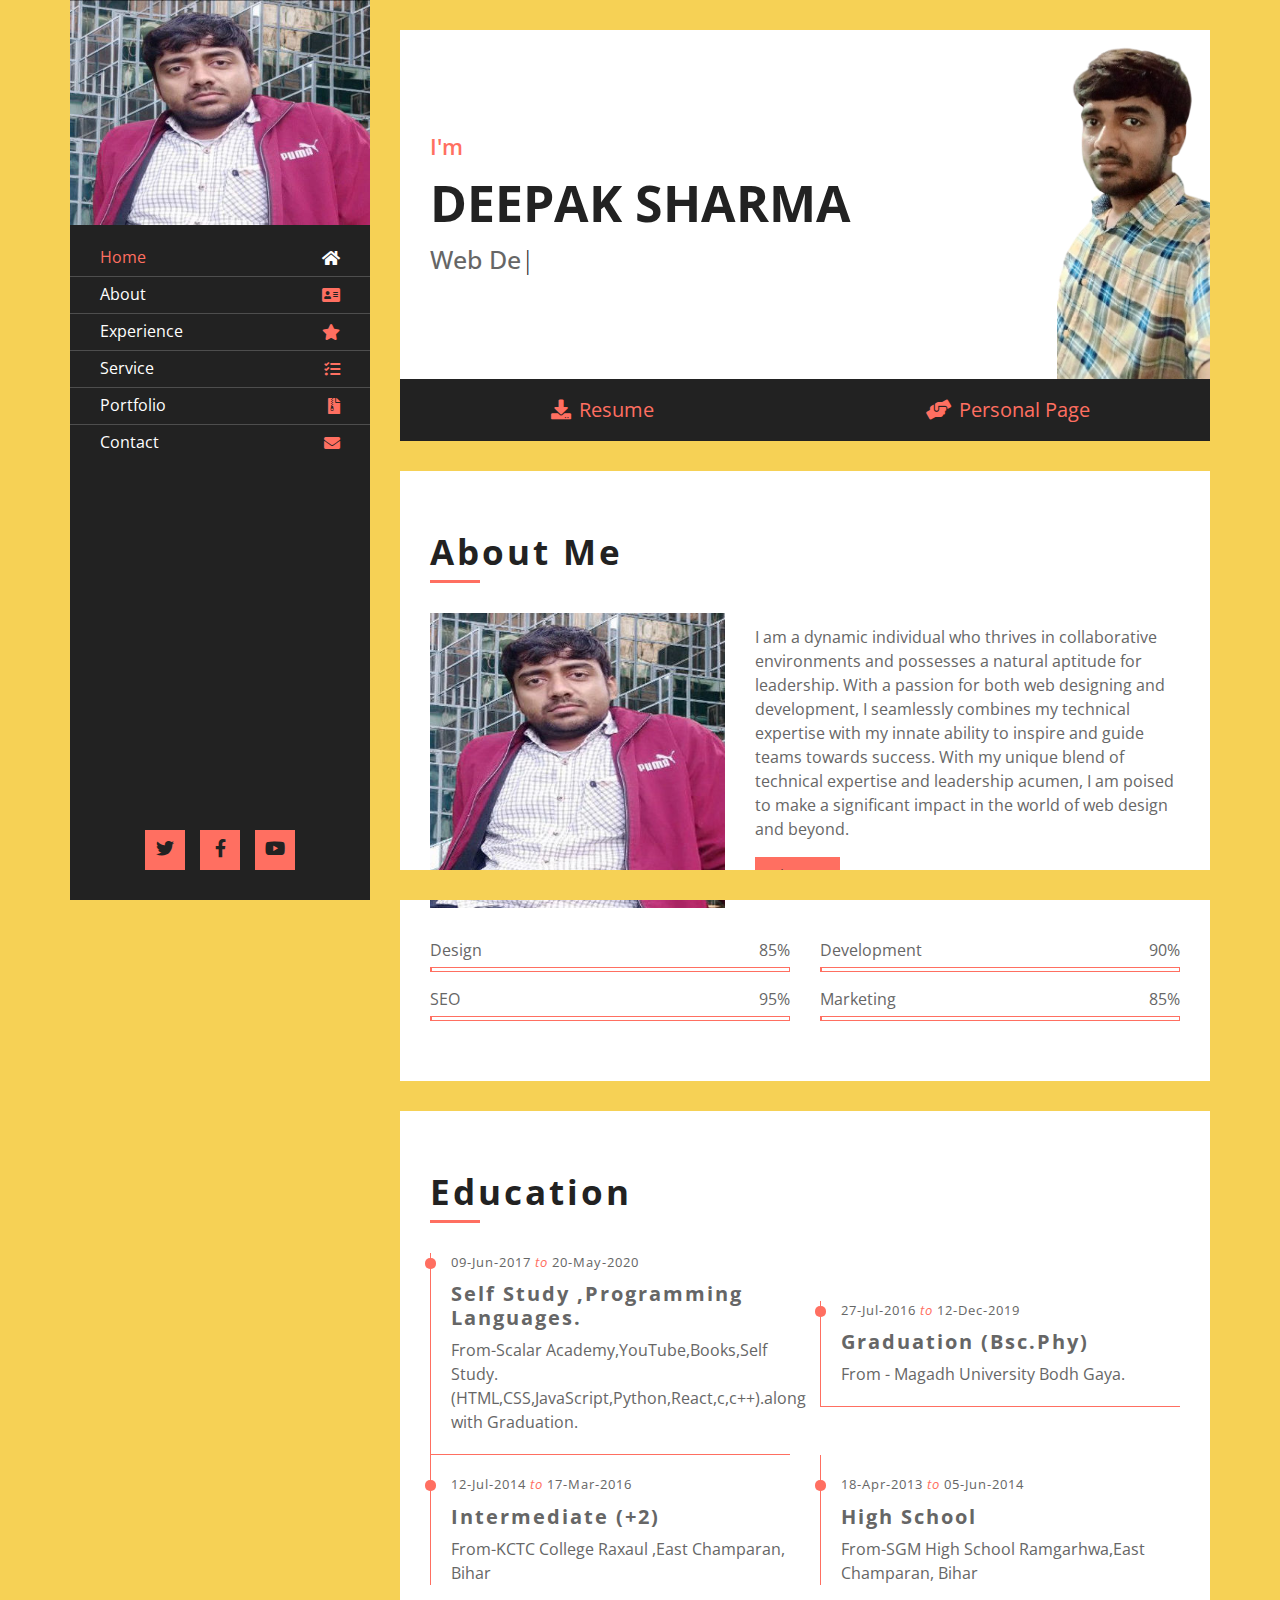
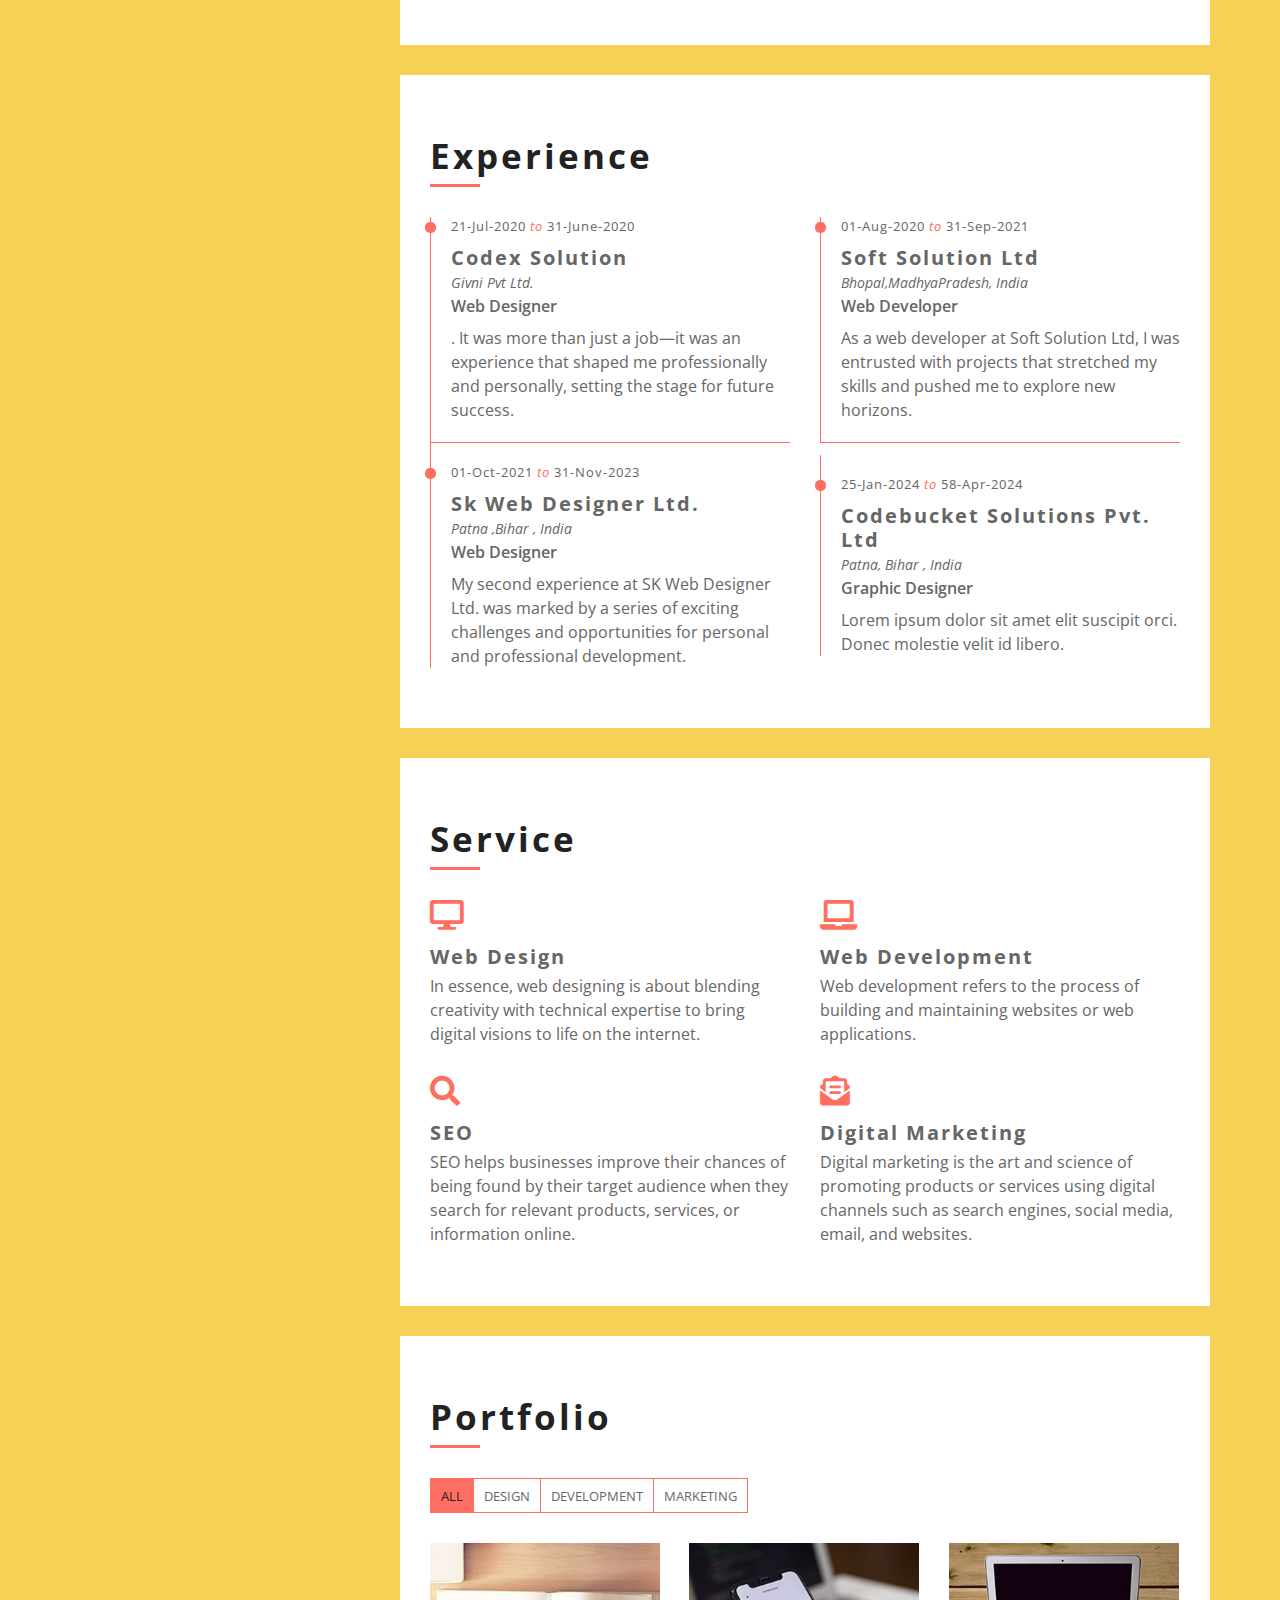
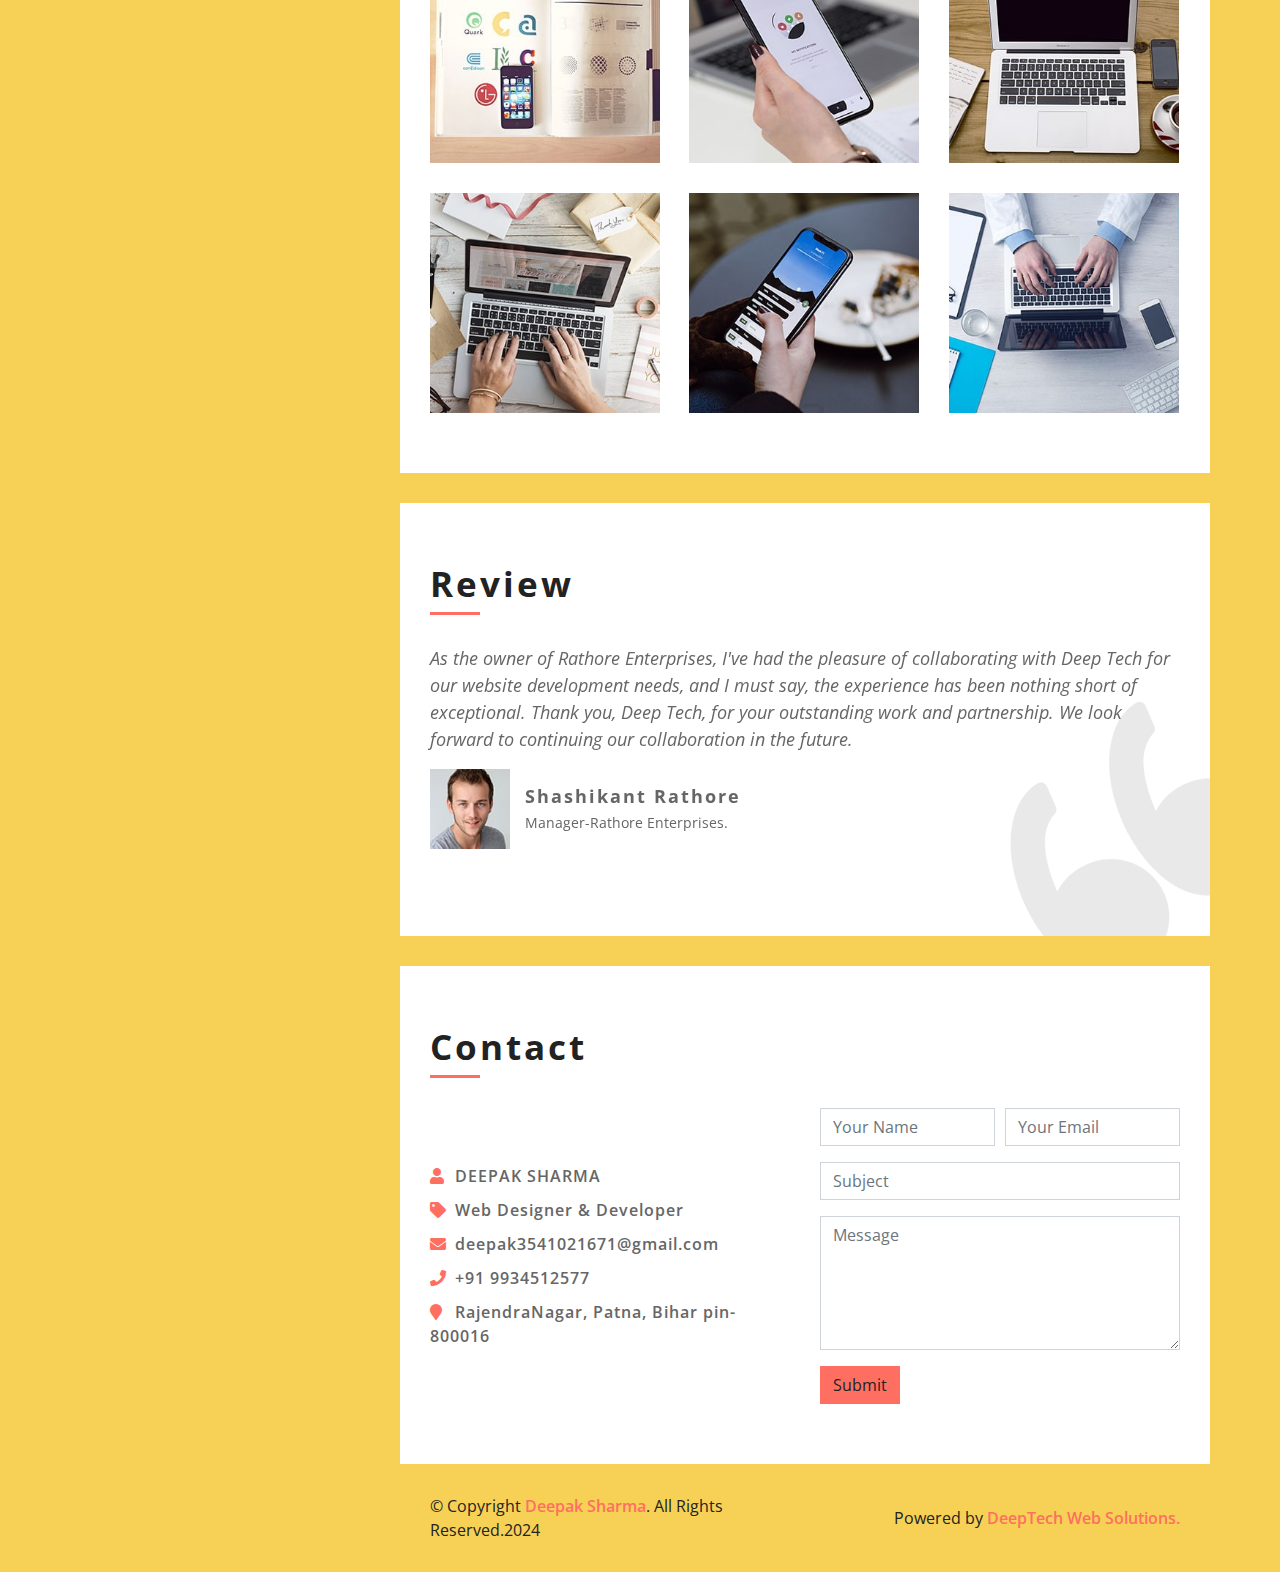
==== commit 18ae33d4: "Update index.html" ====
--- a/index.html
+++ b/index.html
@@ -63,9 +63,9 @@
                     </nav>
                 </div>
                 <div class="sidebar-footer">
-                    <a href="https://freewebsitecode.com/"><i class="fab fa-twitter"></i></a>
-                    <a href="https://facebook.com/freewebsitecode"><i class="fab fa-facebook-f"></i></a>
-                    <a href="https://www.youtube.com/channel/UC9HlQRmKgG3jeVD_fBxj1Pw/videos"><i class="fab fa-youtube"></i></a>
+                    <a href="https://x.com/Deepaks97485770"><i class="fab fa-twitter"></i></a>
+                    <a href=""><i class="fab fa-facebook-f"></i></a>
+                    <a href=""><i class="fab fa-youtube"></i></a>
                 </div>
             </div>
             <div class="content">
--- a/css/style.css
+++ b/css/style.css
@@ -0,0 +1,1164 @@
+/**********************************/
+/********** General CSS ***********/
+/**********************************/
+body {
+    color: #666666;
+    background: #F6D155;
+    font-family: 'Open Sans', sans-serif;
+}
+
+a {
+    color: #222222;
+    transition: all .3s;
+}
+
+a:hover,
+a:active,
+a:focus {
+    color: #FF6F61;
+    outline: none;
+    text-decoration: none;
+}
+
+.btn:focus {
+    box-shadow: none;
+}
+/*ovrlay dialog box**********/
+
+.button {
+    display: inline-block;
+    padding: 12px 24px;
+    background-color: #007bff;
+    color: white;
+    text-decoration: none;
+    border-radius: 4px;
+    transition: background-color 0.3s;
+    cursor: pointer;
+    border: none;
+    font-size: 16px;
+}
+
+.button:hover {
+    background-color: #0056b3;
+}
+
+#overlay {
+    display: none; /* Hidden by default */
+    position: fixed; /* Stay in place */
+    top: 0;
+    left: 0;
+    width: 100%;
+    height: 100%;
+    background-color: rgba(0,0,0,0.6); /* Black background with opacity */
+    justify-content: center;
+    align-items: center;
+    z-index: 5000;
+}
+
+.dialog {
+    background-color: white;
+    padding: 20px 30px;
+    border-radius: 8px;
+    text-align: center;
+    box-shadow: 0 2px 10px rgba(0,0,0,0.1);
+}
+
+.dialog h2 {
+    margin-top: 0;
+    font-size: 24px;
+    color: #333;
+}
+
+.input-field {
+    width: 100%;
+    padding: 12px;
+    margin: 10px 0 20px;
+    border: 1px solid #ddd;
+    border-radius: 4px;
+    font-size: 16px;
+}
+
+.input-field:focus {
+    border-color: #007bff;
+    outline: none;
+}
+
+/*ovrlay dialog box**********/
+
+/**********************************/
+/****** Layout with Sidebar *******/
+/**********************************/
+.wrapper {
+    position: relative;
+    margin: 0 auto;
+    width: 100%;
+    max-width: 1140px;
+}
+
+.wrapper .sidebar {
+    position: relative;
+    width: 100%;
+    float: left;
+    background: #222222;
+}
+
+.wrapper .content {
+    position: relative;
+    width: 100%;
+    padding: 15px;
+    float: left;
+    background: #F6D155;
+}
+
+.wrapper .sidebar-header,
+.wrapper .sidebar-footer {
+    display: none;
+}
+
+.navbar {
+    padding: 15px;
+    background: #222222 !important;
+}
+
+.navbar-expand-md .navbar-nav .nav-item {
+    width: 100%;
+    border-top: 1px solid rgba(255, 255, 255, .2);
+}
+
+.navbar-expand-md .navbar-nav .nav-item:first-child{
+    border-top: none;
+}
+
+.navbar-expand-md .navbar-nav .nav-link {
+    color: #ffffff;
+    padding: 5px 15px 7px 15px;
+    transition: all .3s;
+}
+
+.navbar-expand-md .navbar-nav .nav-link i {
+    color: #FF6F61;
+    float: right;
+    padding-top: 5px;
+    transition: all .3s;
+}
+
+.navbar-expand-md .navbar-nav .nav-link:hover,
+.navbar-expand-md .navbar-nav .nav-link.active {
+    color: #FF6F61;
+}
+
+.navbar-expand-md .navbar-nav .nav-link:hover i,
+.navbar-expand-md .navbar-nav .nav-link.active i{
+    color: #ffffff;
+}
+
+
+.wrapper .sidebar,
+.wrapper .content {
+    -webkit-transition: margin 200ms ease-out;
+    -moz-transition: margin 200ms ease-out;
+    -o-transition: margin 200ms ease-out;
+    transition: margin 200ms ease-out;
+}
+
+@media (min-width: 768px) {
+    .wrapper .content {
+        padding: 30px 0px 30px 30px;
+    }
+    
+    .wrapper .content::before,
+    .wrapper .content::after {
+        position: fixed;
+        content: "";
+        width: 100%;
+        height: 30px;
+        background: #F6D155;
+        z-index: 1;
+    }
+    
+    .wrapper .content::before {
+        top: 0;
+    }
+    
+    .wrapper .content::after {
+        bottom: 0;
+    }
+    
+    .wrapper .sidebar {
+        position: fixed;
+        width: 300px;
+        height: 100%;
+        margin-left: -250px;
+        float: left;
+        overflow: auto;
+        scrollbar-width: thin;
+        scrollbar-color: gray;
+        z-index: 2;
+    }
+
+    .wrapper .sidebar:hover {
+        margin-left: 0px;
+    }
+    
+    .wrapper .content {
+        position: relative;
+        width: calc(100% - 50px);
+        margin-left: 50px;
+        float: right;
+    }
+    
+    .wrapper .sidebar:hover  .sidebar-header {
+        position: relative;
+        display: block;
+        width: 100%;
+    }
+
+    .wrapper .sidebar .sidebar-header img {
+        width: 100%;
+        height: auto;
+    }
+    
+    .navbar-brand {
+        display: none;
+    }
+    
+    .navbar {
+        padding: 15px 0;
+        flex-direction: column;
+    }
+    
+    .wrapper .sidebar:hover .navbar-expand-md .navbar-nav .nav-link {
+        padding: 5px 30px 7px 30px;
+    }
+    
+    .wrapper .sidebar::-webkit-scrollbar {
+        width: 7px;
+    }
+
+    .wrapper .sidebar::-webkit-scrollbar-track {
+        -webkit-box-shadow: inset 0 0 6px rgba(0,0,0,0.1);
+    }
+
+    .wrapper .sidebar::-webkit-scrollbar-thumb {
+        background-color: darkgrey;
+        outline: 1px solid slategrey;
+        border-radius: 7px
+    }
+    
+    .navbar-brand {
+        display: none;
+    }
+    
+    .sidebar .sidebar-footer {
+        width: 300px;
+        position: fixed;
+        bottom: 0;
+        padding: 15px;
+        font-size: 0;
+        text-align: center;
+        background: #222222;
+    }
+    
+    .sidebar .sidebar-footer a {
+        display: inline-block;
+        width: 40px;
+        height: 40px;
+        padding: 5px 0;
+        margin: 0 15px 15px 0;
+        text-align: center;
+        font-size: 18px;
+        color: #222222;
+        background: #FF6F61;
+    }
+    
+    .sidebar .sidebar-footer a:last-child {
+        margin-right: 0;
+    }
+    
+    .sidebar .sidebar-footer a:hover {
+        color: #FF6F61;
+        background: #ffffff;
+    }
+    
+    .sidebar:hover .sidebar-footer {
+        display: block;
+    }
+}
+
+@media (min-width: 992px) {
+    .wrapper .sidebar {
+        margin: 0;
+    }
+
+    .wrapper .content {
+        width: calc(100% - 300px);
+        margin-left: 300px;
+    }
+
+    .sidebar .sidebar-header {
+        position: relative;
+        display: block;
+        width: 100%;
+    }
+    
+    .navbar-expand-md .navbar-nav .nav-link {
+        padding: 5px 30px 7px 30px;
+    }
+    
+    .sidebar .sidebar-footer {
+        display: block;
+    }
+}
+
+@media (max-width: 1140px) {
+    .wrapper .content {
+        padding: 30px;
+    }
+}
+
+@media (max-width: 576px) {
+    .wrapper .content {
+        padding: 15px;
+    }
+}
+
+
+/**********************************/
+/******** Back to Top CSS *********/
+/**********************************/
+.back-to-top {
+    position: fixed;
+    display: none;
+    width: 30px;
+    height: 30px;
+    text-align: center;
+    line-height: 1;
+    font-size: 30px;
+    right: 30px;
+    bottom: 30px;
+    transition: background 0.5s;
+    z-index: 11;
+}
+
+.back-to-top i {
+    color: #222222;
+}
+
+.back-to-top i:hover {
+    color: #FF6F61;
+}
+
+.back-to-top {
+    -webkit-animation: action 1s infinite  alternate;
+    animation: action 1s infinite  alternate;
+}
+
+@-webkit-keyframes action {
+    0% { transform: translateY(0); }
+    100% { transform: translateY(-15px); }
+}
+
+@keyframes action {
+    0% { transform: translateY(0); }
+    100% { transform: translateY(-15px); }
+}
+
+
+/**********************************/
+/*********** Header CSS ***********/
+/**********************************/
+.header {
+    position: relative;
+    background: #ffffff;
+}
+
+.header .content-inner {
+    padding: 100px 30px;
+    background: url(../img/profile.png) right bottom no-repeat;
+    background-size: contain;
+}
+
+.header p {
+    color: #FF6F61;
+    font-size: 22px;
+    font-weight: 600;
+    margin-bottom: 10px;
+}
+
+.header h1 {
+    color: #222222;
+    font-size: 50px;
+    font-weight: 700;
+}
+
+.header h2 {
+    display: inline-block;
+    margin: 0;
+    height: 25px;
+    font-size: 25px;
+}
+
+.header .typed-text {
+    display: none;
+}
+
+.header .typed-cursor {
+    font-size: 25px;
+    font-weight: 300;
+    color: #222222;
+}
+
+.large-btn .content-inner {
+    font-size: 0;
+    border-bottom: 30px solid #F6D155;
+}
+
+.large-btn .btn {
+    position: relative;
+    width: 50%;
+    padding: 15px 0;
+    color: #FF6F61;
+    font-size: 20px;
+    background: #222222;
+    border-radius: 0;
+}
+
+.large-btn .btn:last-child {
+    color: #222222;
+    background: #FF6F61;
+}
+
+.large-btn .btn i {
+    margin-right: 8px;
+}
+
+.large-btn .btn::after {
+    position: absolute;
+    content: "";
+    width: 0;
+    height: 100%;
+    top: 0;
+    left: 0;
+    transition: all .3s;
+}
+
+.large-btn .btn:hover::after {
+    width: 100%;
+    background: rgba(255, 255, 255, .1);
+}
+
+
+/**********************************/
+/******* Content Header CSS *******/
+/**********************************/
+.content-header {
+    position: relative;
+    width: 100%;
+    margin-bottom: 30px;
+    padding-bottom: 10px;
+}
+
+.content-header h2 {
+    color: #222222;
+    font-size: 35px;
+    font-weight: 700;
+    letter-spacing: 3px;
+    margin: 0;
+}
+
+.content-header::after {
+    content: '';
+    position: absolute;
+    display: block;
+    width: 50px;
+    height: 3px;
+    bottom: 0;
+    left: 0;
+    background: #FF6F61;
+}
+
+
+/**********************************/
+/*********** About CSS ************/
+/**********************************/
+.about {
+    position: relative;
+    padding: 60px 30px;
+    background: #ffffff;
+    border-bottom: 30px solid #F6D155;
+}
+
+
+.about img {
+    width: 100%;
+    height: auto;
+}
+
+@media(max-width: 767.98px) {
+    .about img {
+        margin-bottom: 15px;
+    }
+}
+
+.about .btn {
+    border-radius: 0;
+    color: #222222;
+    background: #FF6F61;
+    transition: all .3s;
+}
+
+.about .btn:hover {
+    color: #FF6F61;
+    background: #222222;
+}
+
+.about .skills {
+    padding-top: 15px;
+}
+
+.about .skill-name {
+    margin-top: 15px;
+}
+
+.about .skill-name p {
+    display: inline-block;
+    margin-bottom: 5px;
+    font-size: 16px;
+    font-weight: 400;
+}
+
+.about .skill-name p:last-child {
+    float: right;
+}
+
+.about .progress {
+    height: 5px;
+    border: 1px solid #FF6F61;
+    border-radius: 0;
+    background: #ffffff;
+}
+
+.about .progress .progress-bar {
+    width: 1px;
+    background: #FF6F61;
+    border-radius: 0;
+    transition: 1s;
+}
+
+
+/**********************************/
+/********* Education CSS **********/
+/**********************************/
+.education {
+    position: relative;
+    padding: 60px 30px;
+    background: #ffffff;
+    border-bottom: 30px solid #F6D155;
+}
+
+.education .edu-col {
+    position: relative;
+    width: 100%;
+    padding: 20px 0 20px 20px;
+    border-left: 1px solid #FF6F61;
+    border-bottom: 1px solid #FF6F61;
+}
+
+.education .col-md-6:first-child .edu-col {
+    padding-top: 0;
+}
+
+.education .col-md-6:last-child .edu-col {
+    border-bottom: none;
+    padding-bottom: 0;
+}
+
+@media (min-width: 768px) {
+    .education .col-md-6:nth-child(-n+2) .edu-col {
+        padding-top: 0;
+    }
+
+    .education .col-md-6:last-child .edu-col,
+    .education .col-md-6:nth-last-child(2) .edu-col {
+        border-bottom: none;
+        padding-bottom: 0;
+    }
+}
+
+.education .edu-col span {
+    position: relative;
+    display: block;
+    font-size: 13px;
+    letter-spacing: 1px;
+    margin-bottom: 10px;
+}
+
+.education .edu-col span::before {
+    position: absolute;
+    content: "";
+    width: 11px;
+    height: 11px;
+    background: #FF6F61;
+    top: 5px;
+    left: -26px;
+    border-radius: 5px;
+}
+
+.education .edu-col span i {
+    color: #FF6F61;
+}
+
+.education .edu-col h3 {
+    font-size: 20px;
+    font-weight: 700;
+    letter-spacing: 2px;
+}
+
+.education .edu-col p {
+    margin: 0;
+}
+
+
+/**********************************/
+/********* Experience CSS *********/
+/**********************************/
+.experience {
+    position: relative;
+    padding: 60px 30px;
+    background: #ffffff;
+    border-bottom: 30px solid #F6D155;
+}
+
+.experience .exp-col {
+    position: relative;
+    width: 100%;
+    padding: 20px 0 20px 20px;
+    border-left: 1px solid #FF6F61;
+    border-bottom: 1px solid #FF6F61;
+}
+
+.experience .col-md-6:first-child .exp-col {
+    padding-top: 0;
+}
+
+.experience .col-md-6:last-child .exp-col {
+    border-bottom: none;
+    padding-bottom: 0;
+}
+
+@media (min-width: 768px) {
+    .experience .col-md-6:nth-child(-n+2) .exp-col {
+        padding-top: 0;
+    }
+
+    .experience .col-md-6:last-child .exp-col,
+    .experience .col-md-6:nth-last-child(2) .exp-col {
+        border-bottom: none;
+        padding-bottom: 0;
+    }
+}
+
+.experience .exp-col span {
+    position: relative;
+    display: block;
+    font-size: 13px;
+    letter-spacing: 1px;
+    margin-bottom: 10px;
+}
+
+.experience .exp-col span::before {
+    position: absolute;
+    content: "";
+    width: 11px;
+    height: 11px;
+    background: #FF6F61;
+    top: 5px;
+    left: -26px;
+    border-radius: 5px;
+}
+
+.experience .exp-col span i {
+    color: #FF6F61;
+}
+
+.experience .exp-col h3 {
+    font-size: 20px;
+    font-weight: 700;
+    letter-spacing: 2px;
+    margin-bottom: 5px;
+}
+
+.experience .exp-col h4 {
+    font-size: 14px;
+    font-weight: 400;
+    font-style: italic;
+    margin-bottom: 5px;
+}
+
+.experience .exp-col h5 {
+    font-size: 16px;
+    font-weight: 600;
+    margin-bottom: 10px;
+}
+
+.experience .exp-col p {
+    margin: 0;
+}
+
+
+/**********************************/
+/*********** Service CSS **********/
+/**********************************/
+.service {
+    position: relative;
+    padding: 60px 30px 30px 30px;
+    background: #ffffff;
+    border-bottom: 30px solid #F6D155;
+}
+
+.service .srv-col {
+    position: relative;
+    width: 100%;
+    margin-bottom: 30px;
+}
+
+.service .srv-col i {
+    font-size: 30px;
+    color: #FF6F61;
+    margin-bottom: 15px;
+}
+
+.service .srv-col h3 {
+    font-size: 20px;
+    font-weight: 700;
+    letter-spacing: 2px;
+    margin-bottom: 5px;
+}
+
+.experience .exp-col h4 {
+    font-size: 14px;
+    font-weight: 400;
+    font-style: italic;
+    margin-bottom: 5px;
+}
+
+.experience .exp-col h5 {
+    font-size: 16px;
+    font-weight: 600;
+    margin-bottom: 10px;
+}
+
+.experience .exp-col p {
+    margin: 0;
+}
+
+
+/**********************************/
+/********** Portfolio CSS *********/
+/**********************************/
+.portfolio {
+    position: relative;
+    padding: 60px 30px 30px 30px;
+    background: #ffffff;
+    border-bottom: 30px solid #F6D155;
+}
+
+.portfolio #portfolio-flters {
+    padding: 0;
+    margin: -15px 0 30px 0;
+    list-style: none;
+    font-size: 0;
+}
+
+.portfolio #portfolio-flters li {
+    cursor: pointer;
+    margin: 15px -1px 0 0;
+    display: inline-block;
+    height: 35px;
+    padding: 10px;
+    color: #666666;
+    font-size: 13px;
+    line-height: 15px;
+    text-transform: uppercase;
+    border: 1px solid #FF6F61;
+    background: #ffffff;
+    transition: all 0.3s ease-in-out;
+}
+
+.portfolio #portfolio-flters li:hover,
+.portfolio #portfolio-flters li.filter-active {
+    background: #FF6F61;
+    color: #222222;
+}
+
+.portfolio .portfolio-item {
+    position: relative;
+    height: 250px;
+    overflow: hidden;
+}
+
+.portfolio .portfolio-item figure {
+    background: #ffffff;
+    overflow: hidden;
+    height: 220px;
+    position: relative;
+    border-radius: 0;
+    margin: 0; 
+}
+
+.portfolio .portfolio-item figure img {
+    width: 100%; 
+    height: 100%; 
+    object-fit: cover; 
+}
+
+.portfolio .portfolio-item figure:hover img {
+    opacity: 0.3;
+    transition: 0.3s;
+}
+
+.portfolio .portfolio-item figure .link-preview,
+.portfolio .portfolio-item figure .link-details,
+.portfolio .portfolio-item figure .portfolio-title {
+    position: absolute;
+    display: inline-block;
+    opacity: 0;
+    line-height: 1;
+    text-align: center;
+    width: 45px;
+    height: 35px;
+    background: #FF6F61;
+    transition: 0.2s linear;
+}
+
+.portfolio .portfolio-item figure .link-preview i,
+.portfolio .portfolio-item figure .link-details i {
+    color: #222222;
+    padding-top: 10px;
+    font-size: 16px;
+}
+
+.portfolio .portfolio-item figure .link-preview:hover,
+.portfolio .portfolio-item figure .link-details:hover {
+    background: #222222;
+}
+
+.portfolio .portfolio-item figure .link-preview:hover i,
+.portfolio .portfolio-item figure .link-details:hover i {
+    color: #FF6F61;
+}
+
+.portfolio .portfolio-item figure .link-preview {
+    left: 50%;
+    top: calc(25% - 18px);
+}
+
+.portfolio .portfolio-item figure .link-details {
+    right: 50%;
+    top: calc(25% - 18px);
+}
+
+.portfolio .portfolio-item figure .portfolio-title {
+    margin: 0;
+    width: 100%;
+    height: 50%;
+    left: 0;
+    right: 0;
+    top: 100%;
+    padding: 30px 10px;
+    color: #222222;
+    font-size: 16px;
+    font-weight: 600;
+    background: rgba(255, 111, 97, .5);
+    border-radius: 0;
+}
+
+.portfolio .portfolio-item figure .portfolio-title:hover {
+    text-decoration: none;
+}
+
+.portfolio .portfolio-item figure .portfolio-title span {
+    display: block;
+    margin-top: 10px;
+    font-family: 'Open Sans', sans-serif;
+    font-size: 13px;
+    font-weight: 300;
+}
+
+.portfolio .portfolio-item figure:hover .link-preview {
+    opacity: 1;
+    left: calc(50% - 61px);
+}
+
+.portfolio .portfolio-item figure:hover .link-details {
+    opacity: 1;
+    right: calc(50% - 61px);
+}
+
+.portfolio .portfolio-item figure:hover .portfolio-title {
+    opacity: 1;
+    top: 50%;
+}
+
+
+/**********************************/
+/*********** Review CSS ***********/
+/**********************************/
+.review {
+    position: relative;
+    background: #ffffff;
+    border-bottom: 30px solid #F6D155;
+}
+
+.review .content-inner {
+    position: relative;
+    padding: 60px 30px;
+    background: url(../img/quote.png) right bottom no-repeat;
+}
+
+.review .review-text p {
+    font-size: 18px;
+    font-style: italic;
+}
+
+.review .review-img {
+    display: flex;
+    align-items: center;
+}
+
+.review .review-img img {
+    width: 80px; 
+    height: 80px; 
+    object-fit: cover;
+    margin-right: 15px;
+}
+
+.review .review-name h3 {
+    font-size: 18px;
+    font-weight: 700;
+    letter-spacing: 2px;
+    margin-bottom: 5px;
+}
+
+.review .review-name p {
+    font-size: 14px;
+    margin-bottom: 0;
+}
+
+.review .review-text .ratting {
+    margin-bottom: 5px;
+}
+
+.review .review-text .ratting i {
+    color: #FF6F61;
+    font-size: 14px;
+}
+
+.review .slick-slider:hover .slick-prev {
+    left: 30px;
+}
+
+.review .slick-slider:hover .slick-next {
+    right: 30px;
+}
+
+.review-slider .slick-prev,
+.review-slider .slick-next {
+    width: 35px;
+    height: 35px;
+    z-index: 1;
+    opacity: 0;
+    transition: .5s;
+    background: rgba(255, 111, 97, .7);
+}
+
+.review-slider .slick-prev {
+    left: 55px;
+}
+
+.review-slider .slick-next {
+    right: 55px;
+}
+
+.review-slider.slick-slider:hover .slick-prev {
+    left: 15px;
+    opacity: 1;
+}
+
+.review-slider.slick-slider:hover .slick-next {
+    right: 15px;
+    opacity: 1;
+}
+
+.review-slider .slick-prev:hover,
+.review-slider .slick-prev:focus,
+.review-slider .slick-next:hover,
+.review-slider .slick-next:focus {
+    background: rgba(0, 0, 0, .7);
+}
+
+.review-slider .slick-prev:hover::before,
+.review-slider .slick-prev:focus::before,
+.review-slider .slick-next:hover::before,
+.review-slider .slick-next:focus::before {
+    color: #FF6F61;
+}
+
+.review-slider .slick-prev::before,
+.review-slider .slick-next::before {
+    font-family: "Font Awesome 5 Free";
+    font-weight: 900;
+    font-size: 18px;
+    color: #ffffff;
+}
+
+.review-slider .slick-prev::before {
+    content: "\f104";
+}
+
+.review-slider .slick-next::before {
+    content: "\f105";
+}
+
+.review-slider .slick-dots {
+    bottom: 15px;
+}
+
+.review-slider .slick-dots li button:before {
+    color: #ffffff;
+    font-size: 15px;
+}
+
+.review-slider .slick-dots li.slick-active button:before {
+    color: #FF6F61;
+}
+
+.review-slider.slick-slider {
+    margin-bottom: 0;
+}
+
+
+/**********************************/
+/*********** Contact CSS ***********/
+/**********************************/
+.contact {
+    position: relative;
+    padding: 60px 30px 30px 30px;
+    background: #ffffff;
+}
+
+.contact .contact-info {
+    position: relative;
+    width: 100%;
+    margin-bottom: 30px;
+}
+
+.contact .contact-info p {
+    font-size: 16px;
+    font-weight: 600;
+    letter-spacing: 1px;
+    margin-bottom: 10px;
+}
+
+.contact .contact-info p i {
+    width: 25px;
+    color: #FF6F61;
+}
+
+.contact .contact-info p a {
+    color: #666666;
+}
+
+.contact .contact-info p a:hover {
+    color: #FF6F61;
+    text-decoration: none;
+}
+
+.contact .social {
+    font-size: 0;
+}
+
+.contact .social a {
+    width: 35px;
+    height: 35px;
+    padding: 5px 0;
+    color: #222222;
+    background: #FF6F61;
+    border-radius: 0;
+    margin-top: 15px;
+    margin-right: 15px;
+    transition: all .3s;
+}
+
+.contact .social a:last-child {
+    margin-right: 0;
+}
+
+.contact .social a:hover {
+    color: #FF6F61;
+    background: #222222;
+}
+
+.contact .form {
+    position: relative;
+    width: 100%;
+    margin-bottom: 30px;
+}
+
+.contact .form .form-control {
+    border-radius: 0;
+}
+
+.contact .form .form-control:focus {
+    box-shadow: none;
+    border-color: #FF6F61;
+}
+
+.contact .form .btn {
+    color: #222222;
+    background: #FF6F61;
+    border-radius: 0;
+    transition: all .3s;
+}
+
+.contact .form .btn:hover {
+    color: #FF6F61;
+    background: #222222;
+}
+
+
+/**********************************/
+/*********** Footer CSS ***********/
+/**********************************/
+.footer {
+    position: relative;
+    width: 100%;
+    padding: 30px 30px 0 30px;
+    background: #F6D155;
+}
+
+.footer .col-md-6:last-child {
+    text-align: right;
+}
+
+@media(max-width: 767.98px) {
+    .footer .col-md-6,
+    .footer .col-md-6:last-child{
+        text-align: center;
+    }
+}
+
+.footer p {
+    color: #222222;
+    margin: 0;
+}
+
+.footer a {
+    color: #FF6F61;
+    font-weight: 600;
+}
+
+.footer a:hover {
+    color: #222222;
+}
+
